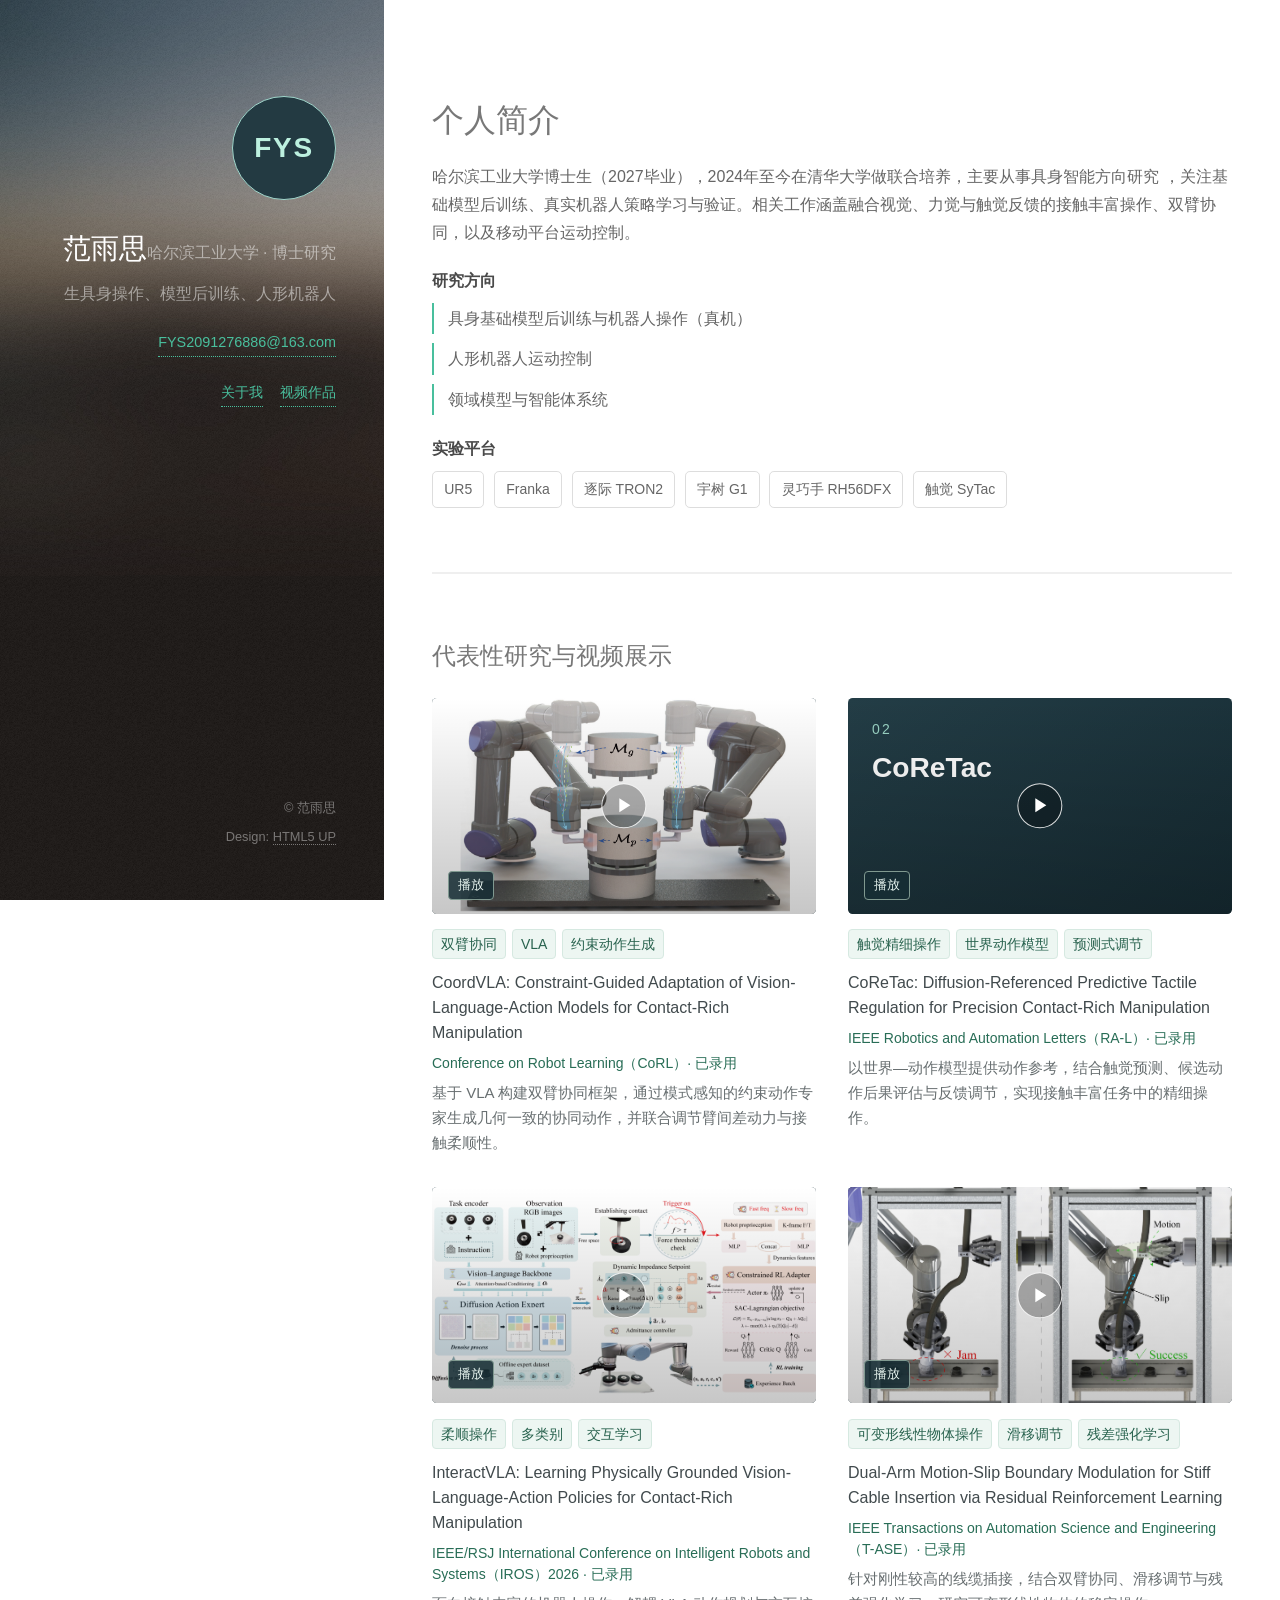
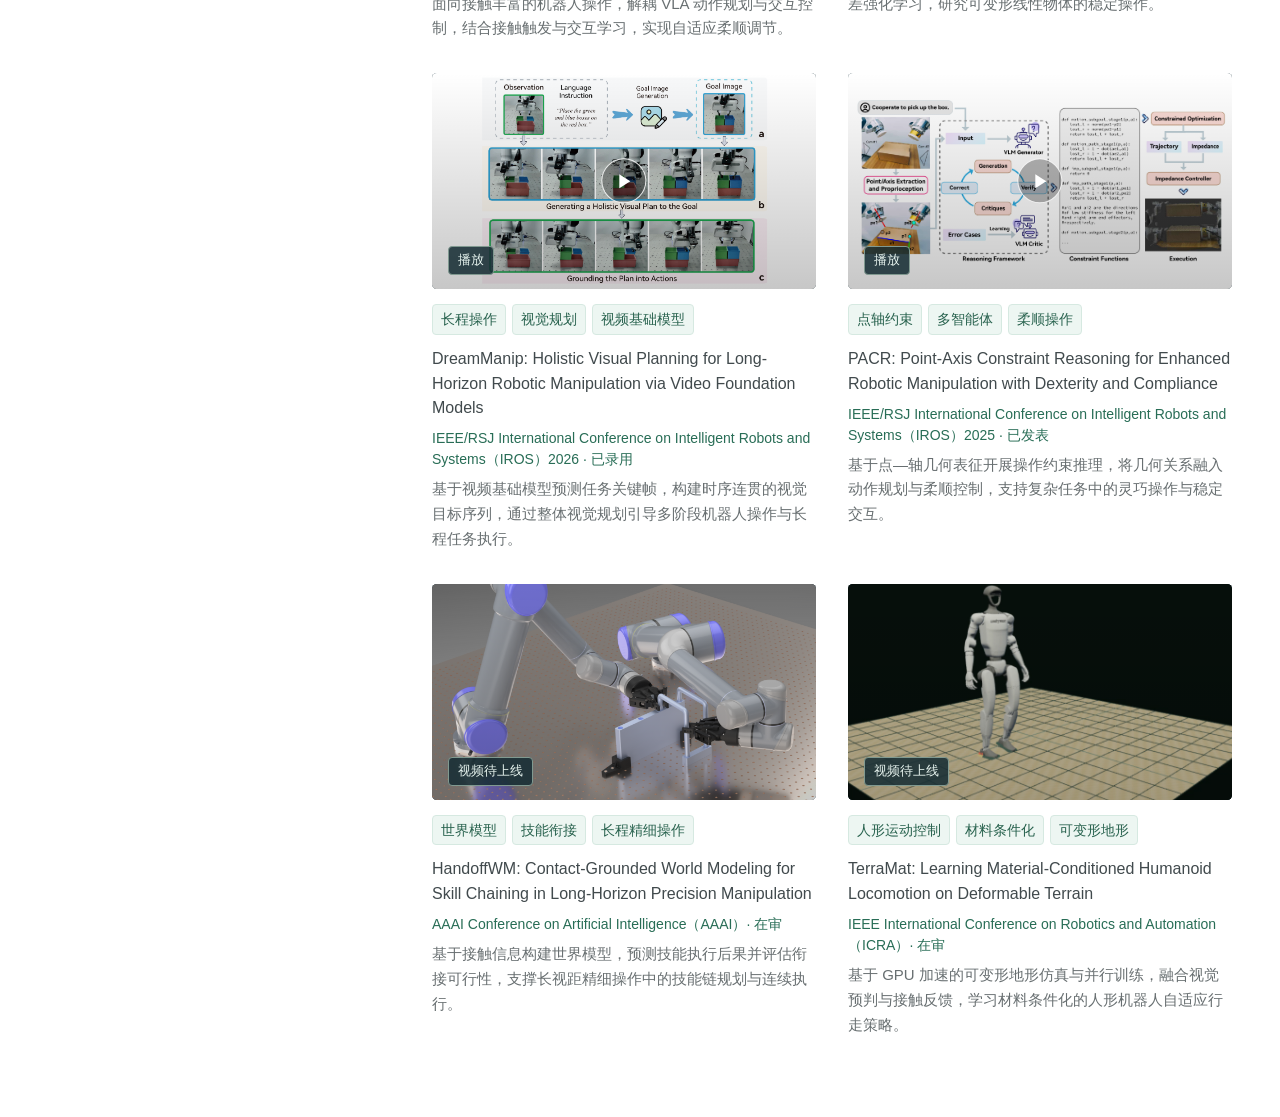
==== index.html @ 54a6ca62 "上传个人主页" ====
<!DOCTYPE HTML>
<!--
  Strata by HTML5 UP | html5up.net | @ajlkn
  Free for personal and commercial use under the CCA 3.0 license (html5up.net/license).
  日常更新请编辑 assets/js/site-config.js；完整文件夹可在 Windows 本地打开。
-->
<html lang="zh-CN">
  <head>
    <title>范雨思 · 研究与视频作品</title>
    <meta charset="utf-8" />
    <meta name="viewport" content="width=device-width, initial-scale=1" />
    <meta name="robots" content="noindex, nofollow" />
    <meta name="description" content="范雨思，哈尔滨工业大学博士研究生。机器人学习、物理交互与真机研究作品。" />
    <link rel="icon" type="image/svg+xml" href="images/favicon.svg" />
    <link rel="stylesheet" href="assets/css/main.css" />
    <link rel="stylesheet" href="assets/css/video-portfolio.css" />
  </head>
  <body class="is-preload">
    <a class="skip-link" href="#main">跳转到正文</a>
    <header id="header">
      <div class="inner">
        <span class="image avatar" id="avatar-wrap" hidden><img id="profile-avatar" alt="范雨思的头像" /></span>
        <span id="profile-monogram" class="profile-monogram" aria-hidden="true">FYS</span>
        <h1><strong id="profile-name">范雨思</strong><br /><span id="profile-affiliation">哈尔滨工业大学 · 博士研究生</span><br /><span id="profile-tagline">机器人学习与控制</span></h1>
        <a id="profile-email" class="profile-email" href="mailto:FYS2091276886@163.com">FYS2091276886@163.com</a>
        <nav class="profile-nav" aria-label="页面导航"><a href="#one">关于我</a><a href="#two">视频作品</a><a id="publication-nav" href="#three" hidden>其他论文</a></nav>
      </div>
    </header>
    <main id="main" tabindex="-1">
      <section id="one" aria-labelledby="intro-title">
        <header class="major"><h2 id="intro-title">个人简介</h2></header>
        <p id="profile-intro"></p>
        <div id="research-block" class="profile-section" hidden><h3>研究方向</h3><ul id="research-list" class="research-list"></ul></div>
        <div id="platform-block" class="profile-section" hidden><h3>实验平台</h3><ul id="platform-list" class="platform-list" aria-label="实验平台"></ul></div>
      </section>
      <section id="two" aria-labelledby="works-title">
        <h2 id="works-title">代表性研究与视频作品</h2>
        <p id="works-intro"></p>
        <p id="config-error" role="alert">作品配置未加载。请检查 assets/js/site-config.js 是否存在，以及编辑时是否保留了引号、逗号和括号。</p>
        <div id="work-grid" class="row"></div>
      </section>
      <section id="three" aria-labelledby="publication-title" hidden><h2 id="publication-title">其他论文</h2><ul id="publication-list" class="publication-list"></ul></section>
      <noscript><p>请启用浏览器 JavaScript，以显示研究内容与视频作品。</p></noscript>
    </main>
    <footer id="footer"><div class="inner"><ul class="copyright"><li>&copy; <span id="copyright-name">范雨思</span></li><li>Design: <a href="https://html5up.net" target="_blank" rel="noopener noreferrer">HTML5 UP</a></li></ul></div></footer>
    <dialog id="video-dialog" class="video-dialog" aria-labelledby="video-title">
      <div class="video-topbar"><h2 id="video-title">实验视频</h2><button type="button" id="video-close" aria-label="关闭视频">关闭 <span aria-hidden="true">×</span></button></div>
      <div class="video-stage">
        <video id="portfolio-video" controls playsinline preload="none" aria-label="作品视频">当前浏览器不支持视频播放。</video>
        <div id="video-empty" class="video-empty" hidden><strong>实验视频待添加</strong><p>论文与研究主题可在下方查看。</p></div>
      </div>
      <div class="video-info">
        <p id="video-paper" class="video-paper"></p><p id="video-meta" class="video-meta"></p><p id="video-description"></p>
        <p id="video-status" role="status" hidden></p>
        <div id="video-actions" class="video-actions"><button type="button" id="video-fullscreen">全屏播放</button><a id="video-direct" target="_blank" rel="noopener">直接打开视频 ↗</a></div>
      </div>
    </dialog>
    <script src="assets/js/jquery.min.js"></script>
    <script src="assets/js/browser.min.js"></script>
    <script src="assets/js/breakpoints.min.js"></script>
    <script src="assets/js/util.js"></script>
    <script src="assets/js/main.js"></script>
    <script src="assets/js/site-config.js"></script>
    <script src="assets/js/video-portfolio.js"></script>
  </body>
</html>
---- assets/css/main.css ----
@import url("fontawesome-all.min.css");
/* System fonts are used for local/offline preview. */

/*
	Strata by HTML5 UP
	html5up.net | @ajlkn
	Free for personal and commercial use under the CCA 3.0 license (html5up.net/license)
*/

html, body, div, span, applet, object,
iframe, h1, h2, h3, h4, h5, h6, p, blockquote,
pre, a, abbr, acronym, address, big, cite,
code, del, dfn, em, img, ins, kbd, q, s, samp,
small, strike, strong, sub, sup, tt, var, b,
u, i, center, dl, dt, dd, ol, ul, li, fieldset,
form, label, legend, table, caption, tbody,
tfoot, thead, tr, th, td, article, aside,
canvas, details, embed, figure, figcaption,
footer, header, hgroup, menu, nav, output, ruby,
section, summary, time, mark, audio, video {
	margin: 0;
	padding: 0;
	border: 0;
	font-size: 100%;
	font: inherit;
	vertical-align: baseline;}

article, aside, details, figcaption, figure,
footer, header, hgroup, menu, nav, section {
	display: block;}

body {
	line-height: 1;
}

ol, ul {
	list-style: none;
}

blockquote, q {
	quotes: none;
}

	blockquote:before, blockquote:after, q:before, q:after {
		content: '';
		content: none;
	}

table {
	border-collapse: collapse;
	border-spacing: 0;
}

body {
	-webkit-text-size-adjust: none;
}

mark {
	background-color: transparent;
	color: inherit;
}

input::-moz-focus-inner {
	border: 0;
	padding: 0;
}

input, select, textarea {
	-moz-appearance: none;
	-webkit-appearance: none;
	-ms-appearance: none;
	appearance: none;
}

/* Basic */

	html {
		box-sizing: border-box;
	}

	*, *:before, *:after {
		box-sizing: inherit;
	}

	body {
		background: #fff;
	}

		body.is-preload *, body.is-preload *:before, body.is-preload *:after {
			-moz-animation: none !important;
			-webkit-animation: none !important;
			-ms-animation: none !important;
			animation: none !important;
			-moz-transition: none !important;
			-webkit-transition: none !important;
			-ms-transition: none !important;
			transition: none !important;
		}

	body, input, select, textarea {
		color: #a2a2a2;
		font-family: "Source Sans Pro", Helvetica, sans-serif;
		font-size: 16pt;
		font-weight: 400;
		line-height: 1.75em;
	}

	a {
		-moz-transition: color 0.2s ease-in-out, border-color 0.2s ease-in-out;
		-webkit-transition: color 0.2s ease-in-out, border-color 0.2s ease-in-out;
		-ms-transition: color 0.2s ease-in-out, border-color 0.2s ease-in-out;
		transition: color 0.2s ease-in-out, border-color 0.2s ease-in-out;
		border-bottom: dotted 1px;
		color: #49bf9d;
		text-decoration: none;
	}

		a:hover {
			border-bottom-color: transparent;
			color: #49bf9d !important;
			text-decoration: none;
		}

	strong, b {
		color: #787878;
		font-weight: 400;
	}

	em, i {
		font-style: italic;
	}

	p {
		margin: 0 0 2em 0;
	}

	h1, h2, h3, h4, h5, h6 {
		color: #787878;
		font-weight: 400;
		line-height: 1em;
		margin: 0 0 1em 0;
	}

		h1 a, h2 a, h3 a, h4 a, h5 a, h6 a {
			color: inherit;
			text-decoration: none;
		}

	h1 {
		font-size: 2em;
		line-height: 1.5em;
	}

	h2 {
		font-size: 1.5em;
		line-height: 1.5em;
	}

	h3 {
		font-size: 1.25em;
		line-height: 1.5em;
	}

	h4 {
		font-size: 1.1em;
		line-height: 1.5em;
	}

	h5 {
		font-size: 0.9em;
		line-height: 1.5em;
	}

	h6 {
		font-size: 0.7em;
		line-height: 1.5em;
	}

	sub {
		font-size: 0.8em;
		position: relative;
		top: 0.5em;
	}

	sup {
		font-size: 0.8em;
		position: relative;
		top: -0.5em;
	}

	hr {
		border: 0;
		border-bottom: solid 2px #efefef;
		margin: 2em 0;
	}

		hr.major {
			margin: 3em 0;
		}

	blockquote {
		border-left: solid 6px #efefef;
		font-style: italic;
		margin: 0 0 2em 0;
		padding: 0.5em 0 0.5em 1.5em;
	}

	code {
		background: #f7f7f7;
		border-radius: 0.35em;
		border: solid 2px #efefef;
		font-family: "Courier New", monospace;
		font-size: 0.9em;
		margin: 0 0.25em;
		padding: 0.25em 0.65em;
	}

	pre {
		-webkit-overflow-scrolling: touch;
		font-family: "Courier New", monospace;
		font-size: 0.9em;
		margin: 0 0 2em 0;
	}

		pre code {
			display: block;
			line-height: 1.75em;
			padding: 1em 1.5em;
			overflow-x: auto;
		}

	.align-left {
		text-align: left;
	}

	.align-center {
		text-align: center;
	}

	.align-right {
		text-align: right;
	}

/* Container */

	.container {
		margin: 0 auto;
		max-width: calc(100% - 4em);
		width: 100%;
	}

		.container.xsmall {
			width: 25%;
		}

		.container.small {
			width: 50%;
		}

		.container.medium {
			width: 75%;
		}

		.container.large {
			width: 125%;
		}

		.container.xlarge {
			width: 150%;
		}

		.container.max {
			width: 100%;
		}

		@media screen and (max-width: 980px) {

			.container {
				width: 100% !important;
				max-width: 100% !important;
			}

		}

		@media screen and (max-width: 480px) {

			.container {
				max-width: calc(100% - 3em);
			}

		}

/* Row */

	.row {
		display: flex;
		flex-wrap: wrap;
		box-sizing: border-box;
		align-items: stretch;
	}

		.row > * {
			box-sizing: border-box;
		}

		.row.gtr-uniform > * > :last-child {
			margin-bottom: 0;
		}

		.row.aln-left {
			justify-content: flex-start;
		}

		.row.aln-center {
			justify-content: center;
		}

		.row.aln-right {
			justify-content: flex-end;
		}

		.row.aln-top {
			align-items: flex-start;
		}

		.row.aln-middle {
			align-items: center;
		}

		.row.aln-bottom {
			align-items: flex-end;
		}

		.row > .imp {
			order: -1;
		}

		.row > .col-1 {
			width: 8.33333%;
		}

		.row > .off-1 {
			margin-left: 8.33333%;
		}

		.row > .col-2 {
			width: 16.66667%;
		}

		.row > .off-2 {
			margin-left: 16.66667%;
		}

		.row > .col-3 {
			width: 25%;
		}

		.row > .off-3 {
			margin-left: 25%;
		}

		.row > .col-4 {
			width: 33.33333%;
		}

		.row > .off-4 {
			margin-left: 33.33333%;
		}

		.row > .col-5 {
			width: 41.66667%;
		}

		.row > .off-5 {
			margin-left: 41.66667%;
		}

		.row > .col-6 {
			width: 50%;
		}

		.row > .off-6 {
			margin-left: 50%;
		}

		.row > .col-7 {
			width: 58.33333%;
		}

		.row > .off-7 {
			margin-left: 58.33333%;
		}

		.row > .col-8 {
			width: 66.66667%;
		}

		.row > .off-8 {
			margin-left: 66.66667%;
		}

		.row > .col-9 {
			width: 75%;
		}

		.row > .off-9 {
			margin-left: 75%;
		}

		.row > .col-10 {
			width: 83.33333%;
		}

		.row > .off-10 {
			margin-left: 83.33333%;
		}

		.row > .col-11 {
			width: 91.66667%;
		}

		.row > .off-11 {
			margin-left: 91.66667%;
		}

		.row > .col-12 {
			width: 100%;
		}

		.row > .off-12 {
			margin-left: 100%;
		}

		.row.gtr-0 {
			margin-top: 0;
			margin-left: 0em;
		}

			.row.gtr-0 > * {
				padding: 0 0 0 0em;
			}

			.row.gtr-0.gtr-uniform {
				margin-top: 0em;
			}

				.row.gtr-0.gtr-uniform > * {
					padding-top: 0em;
				}

		.row.gtr-25 {
			margin-top: 0;
			margin-left: -0.625em;
		}

			.row.gtr-25 > * {
				padding: 0 0 0 0.625em;
			}

			.row.gtr-25.gtr-uniform {
				margin-top: -0.625em;
			}

				.row.gtr-25.gtr-uniform > * {
					padding-top: 0.625em;
				}

		.row.gtr-50 {
			margin-top: 0;
			margin-left: -1.25em;
		}

			.row.gtr-50 > * {
				padding: 0 0 0 1.25em;
			}

			.row.gtr-50.gtr-uniform {
				margin-top: -1.25em;
			}

				.row.gtr-50.gtr-uniform > * {
					padding-top: 1.25em;
				}

		.row {
			margin-top: 0;
			margin-left: -2.5em;
		}

			.row > * {
				padding: 0 0 0 2.5em;
			}

			.row.gtr-uniform {
				margin-top: -2.5em;
			}

				.row.gtr-uniform > * {
					padding-top: 2.5em;
				}

		.row.gtr-150 {
			margin-top: 0;
			margin-left: -3.75em;
		}

			.row.gtr-150 > * {
				padding: 0 0 0 3.75em;
			}

			.row.gtr-150.gtr-uniform {
				margin-top: -3.75em;
			}

				.row.gtr-150.gtr-uniform > * {
					padding-top: 3.75em;
				}

		.row.gtr-200 {
			margin-top: 0;
			margin-left: -5em;
		}

			.row.gtr-200 > * {
				padding: 0 0 0 5em;
			}

			.row.gtr-200.gtr-uniform {
				margin-top: -5em;
			}

				.row.gtr-200.gtr-uniform > * {
					padding-top: 5em;
				}

		@media screen and (max-width: 1800px) {

			.row {
				display: flex;
				flex-wrap: wrap;
				box-sizing: border-box;
				align-items: stretch;
			}

				.row > * {
					box-sizing: border-box;
				}

				.row.gtr-uniform > * > :last-child {
					margin-bottom: 0;
				}

				.row.aln-left {
					justify-content: flex-start;
				}

				.row.aln-center {
					justify-content: center;
				}

				.row.aln-right {
					justify-content: flex-end;
				}

				.row.aln-top {
					align-items: flex-start;
				}

				.row.aln-middle {
					align-items: center;
				}

				.row.aln-bottom {
					align-items: flex-end;
				}

				.row > .imp-xlarge {
					order: -1;
				}

				.row > .col-1-xlarge {
					width: 8.33333%;
				}

				.row > .off-1-xlarge {
					margin-left: 8.33333%;
				}

				.row > .col-2-xlarge {
					width: 16.66667%;
				}

				.row > .off-2-xlarge {
					margin-left: 16.66667%;
				}

				.row > .col-3-xlarge {
					width: 25%;
				}

				.row > .off-3-xlarge {
					margin-left: 25%;
				}

				.row > .col-4-xlarge {
					width: 33.33333%;
				}

				.row > .off-4-xlarge {
					margin-left: 33.33333%;
				}

				.row > .col-5-xlarge {
					width: 41.66667%;
				}

				.row > .off-5-xlarge {
					margin-left: 41.66667%;
				}

				.row > .col-6-xlarge {
					width: 50%;
				}

				.row > .off-6-xlarge {
					margin-left: 50%;
				}

				.row > .col-7-xlarge {
					width: 58.33333%;
				}

				.row > .off-7-xlarge {
					margin-left: 58.33333%;
				}

				.row > .col-8-xlarge {
					width: 66.66667%;
				}

				.row > .off-8-xlarge {
					margin-left: 66.66667%;
				}

				.row > .col-9-xlarge {
					width: 75%;
				}

				.row > .off-9-xlarge {
					margin-left: 75%;
				}

				.row > .col-10-xlarge {
					width: 83.33333%;
				}

				.row > .off-10-xlarge {
					margin-left: 83.33333%;
				}

				.row > .col-11-xlarge {
					width: 91.66667%;
				}

				.row > .off-11-xlarge {
					margin-left: 91.66667%;
				}

				.row > .col-12-xlarge {
					width: 100%;
				}

				.row > .off-12-xlarge {
					margin-left: 100%;
				}

				.row.gtr-0 {
					margin-top: 0;
					margin-left: 0em;
				}

					.row.gtr-0 > * {
						padding: 0 0 0 0em;
					}

					.row.gtr-0.gtr-uniform {
						margin-top: 0em;
					}

						.row.gtr-0.gtr-uniform > * {
							padding-top: 0em;
						}

				.row.gtr-25 {
					margin-top: 0;
					margin-left: -0.625em;
				}

					.row.gtr-25 > * {
						padding: 0 0 0 0.625em;
					}

					.row.gtr-25.gtr-uniform {
						margin-top: -0.625em;
					}

						.row.gtr-25.gtr-uniform > * {
							padding-top: 0.625em;
						}

				.row.gtr-50 {
					margin-top: 0;
					margin-left: -1.25em;
				}

					.row.gtr-50 > * {
						padding: 0 0 0 1.25em;
					}

					.row.gtr-50.gtr-uniform {
						margin-top: -1.25em;
					}

						.row.gtr-50.gtr-uniform > * {
							padding-top: 1.25em;
						}

				.row {
					margin-top: 0;
					margin-left: -2.5em;
				}

					.row > * {
						padding: 0 0 0 2.5em;
					}

					.row.gtr-uniform {
						margin-top: -2.5em;
					}

						.row.gtr-uniform > * {
							padding-top: 2.5em;
						}

				.row.gtr-150 {
					margin-top: 0;
					margin-left: -3.75em;
				}

					.row.gtr-150 > * {
						padding: 0 0 0 3.75em;
					}

					.row.gtr-150.gtr-uniform {
						margin-top: -3.75em;
					}

						.row.gtr-150.gtr-uniform > * {
							padding-top: 3.75em;
						}

				.row.gtr-200 {
					margin-top: 0;
					margin-left: -5em;
				}

					.row.gtr-200 > * {
						padding: 0 0 0 5em;
					}

					.row.gtr-200.gtr-uniform {
						margin-top: -5em;
					}

						.row.gtr-200.gtr-uniform > * {
							padding-top: 5em;
						}

		}

		@media screen and (max-width: 1280px) {

			.row {
				display: flex;
				flex-wrap: wrap;
				box-sizing: border-box;
				align-items: stretch;
			}

				.row > * {
					box-sizing: border-box;
				}

				.row.gtr-uniform > * > :last-child {
					margin-bottom: 0;
				}

				.row.aln-left {
					justify-content: flex-start;
				}

				.row.aln-center {
					justify-content: center;
				}

				.row.aln-right {
					justify-content: flex-end;
				}

				.row.aln-top {
					align-items: flex-start;
				}

				.row.aln-middle {
					align-items: center;
				}

				.row.aln-bottom {
					align-items: flex-end;
				}

				.row > .imp-large {
					order: -1;
				}

				.row > .col-1-large {
					width: 8.33333%;
				}

				.row > .off-1-large {
					margin-left: 8.33333%;
				}

				.row > .col-2-large {
					width: 16.66667%;
				}

				.row > .off-2-large {
					margin-left: 16.66667%;
				}

				.row > .col-3-large {
					width: 25%;
				}

				.row > .off-3-large {
					margin-left: 25%;
				}

				.row > .col-4-large {
					width: 33.33333%;
				}

				.row > .off-4-large {
					margin-left: 33.33333%;
				}

				.row > .col-5-large {
					width: 41.66667%;
				}

				.row > .off-5-large {
					margin-left: 41.66667%;
				}

				.row > .col-6-large {
					width: 50%;
				}

				.row > .off-6-large {
					margin-left: 50%;
				}

				.row > .col-7-large {
					width: 58.33333%;
				}

				.row > .off-7-large {
					margin-left: 58.33333%;
				}

				.row > .col-8-large {
					width: 66.66667%;
				}

				.row > .off-8-large {
					margin-left: 66.66667%;
				}

				.row > .col-9-large {
					width: 75%;
				}

				.row > .off-9-large {
					margin-left: 75%;
				}

				.row > .col-10-large {
					width: 83.33333%;
				}

				.row > .off-10-large {
					margin-left: 83.33333%;
				}

				.row > .col-11-large {
					width: 91.66667%;
				}

				.row > .off-11-large {
					margin-left: 91.66667%;
				}

				.row > .col-12-large {
					width: 100%;
				}

				.row > .off-12-large {
					margin-left: 100%;
				}

				.row.gtr-0 {
					margin-top: 0;
					margin-left: 0em;
				}

					.row.gtr-0 > * {
						padding: 0 0 0 0em;
					}

					.row.gtr-0.gtr-uniform {
						margin-top: 0em;
					}

						.row.gtr-0.gtr-uniform > * {
							padding-top: 0em;
						}

				.row.gtr-25 {
					margin-top: 0;
					margin-left: -0.5em;
				}

					.row.gtr-25 > * {
						padding: 0 0 0 0.5em;
					}

					.row.gtr-25.gtr-uniform {
						margin-top: -0.5em;
					}

						.row.gtr-25.gtr-uniform > * {
							padding-top: 0.5em;
						}

				.row.gtr-50 {
					margin-top: 0;
					margin-left: -1em;
				}

					.row.gtr-50 > * {
						padding: 0 0 0 1em;
					}

					.row.gtr-50.gtr-uniform {
						margin-top: -1em;
					}

						.row.gtr-50.gtr-uniform > * {
							padding-top: 1em;
						}

				.row {
					margin-top: 0;
					margin-left: -2em;
				}

					.row > * {
						padding: 0 0 0 2em;
					}

					.row.gtr-uniform {
						margin-top: -2em;
					}

						.row.gtr-uniform > * {
							padding-top: 2em;
						}

				.row.gtr-150 {
					margin-top: 0;
					margin-left: -3em;
				}

					.row.gtr-150 > * {
						padding: 0 0 0 3em;
					}

					.row.gtr-150.gtr-uniform {
						margin-top: -3em;
					}

						.row.gtr-150.gtr-uniform > * {
							padding-top: 3em;
						}

				.row.gtr-200 {
					margin-top: 0;
					margin-left: -4em;
				}

					.row.gtr-200 > * {
						padding: 0 0 0 4em;
					}

					.row.gtr-200.gtr-uniform {
						margin-top: -4em;
					}

						.row.gtr-200.gtr-uniform > * {
							padding-top: 4em;
						}

		}

		@media screen and (max-width: 980px) {

			.row {
				display: flex;
				flex-wrap: wrap;
				box-sizing: border-box;
				align-items: stretch;
			}

				.row > * {
					box-sizing: border-box;
				}

				.row.gtr-uniform > * > :last-child {
					margin-bottom: 0;
				}

				.row.aln-left {
					justify-content: flex-start;
				}

				.row.aln-center {
					justify-content: center;
				}

				.row.aln-right {
					justify-content: flex-end;
				}

				.row.aln-top {
					align-items: flex-start;
				}

				.row.aln-middle {
					align-items: center;
				}

				.row.aln-bottom {
					align-items: flex-end;
				}

				.row > .imp-medium {
					order: -1;
				}

				.row > .col-1-medium {
					width: 8.33333%;
				}

				.row > .off-1-medium {
					margin-left: 8.33333%;
				}

				.row > .col-2-medium {
					width: 16.66667%;
				}

				.row > .off-2-medium {
					margin-left: 16.66667%;
				}

				.row > .col-3-medium {
					width: 25%;
				}

				.row > .off-3-medium {
					margin-left: 25%;
				}

				.row > .col-4-medium {
					width: 33.33333%;
				}

				.row > .off-4-medium {
					margin-left: 33.33333%;
				}

				.row > .col-5-medium {
					width: 41.66667%;
				}

				.row > .off-5-medium {
					margin-left: 41.66667%;
				}

				.row > .col-6-medium {
					width: 50%;
				}

				.row > .off-6-medium {
					margin-left: 50%;
				}

				.row > .col-7-medium {
					width: 58.33333%;
				}

				.row > .off-7-medium {
					margin-left: 58.33333%;
				}

				.row > .col-8-medium {
					width: 66.66667%;
				}

				.row > .off-8-medium {
					margin-left: 66.66667%;
				}

				.row > .col-9-medium {
					width: 75%;
				}

				.row > .off-9-medium {
					margin-left: 75%;
				}

				.row > .col-10-medium {
					width: 83.33333%;
				}

				.row > .off-10-medium {
					margin-left: 83.33333%;
				}

				.row > .col-11-medium {
					width: 91.66667%;
				}

				.row > .off-11-medium {
					margin-left: 91.66667%;
				}

				.row > .col-12-medium {
					width: 100%;
				}

				.row > .off-12-medium {
					margin-left: 100%;
				}

				.row.gtr-0 {
					margin-top: 0;
					margin-left: 0em;
				}

					.row.gtr-0 > * {
						padding: 0 0 0 0em;
					}

					.row.gtr-0.gtr-uniform {
						margin-top: 0em;
					}

						.row.gtr-0.gtr-uniform > * {
							padding-top: 0em;
						}

				.row.gtr-25 {
					margin-top: 0;
					margin-left: -0.5em;
				}

					.row.gtr-25 > * {
						padding: 0 0 0 0.5em;
					}

					.row.gtr-25.gtr-uniform {
						margin-top: -0.5em;
					}

						.row.gtr-25.gtr-uniform > * {
							padding-top: 0.5em;
						}

				.row.gtr-50 {
					margin-top: 0;
					margin-left: -1em;
				}

					.row.gtr-50 > * {
						padding: 0 0 0 1em;
					}

					.row.gtr-50.gtr-uniform {
						margin-top: -1em;
					}

						.row.gtr-50.gtr-uniform > * {
							padding-top: 1em;
						}

				.row {
					margin-top: 0;
					margin-left: -2em;
				}

					.row > * {
						padding: 0 0 0 2em;
					}

					.row.gtr-uniform {
						margin-top: -2em;
					}

						.row.gtr-uniform > * {
							padding-top: 2em;
						}

				.row.gtr-150 {
					margin-top: 0;
					margin-left: -3em;
				}

					.row.gtr-150 > * {
						padding: 0 0 0 3em;
					}

					.row.gtr-150.gtr-uniform {
						margin-top: -3em;
					}

						.row.gtr-150.gtr-uniform > * {
							padding-top: 3em;
						}

				.row.gtr-200 {
					margin-top: 0;
					margin-left: -4em;
				}

					.row.gtr-200 > * {
						padding: 0 0 0 4em;
					}

					.row.gtr-200.gtr-uniform {
						margin-top: -4em;
					}

						.row.gtr-200.gtr-uniform > * {
							padding-top: 4em;
						}

		}

		@media screen and (max-width: 736px) {

			.row {
				display: flex;
				flex-wrap: wrap;
				box-sizing: border-box;
				align-items: stretch;
			}

				.row > * {
					box-sizing: border-box;
				}

				.row.gtr-uniform > * > :last-child {
					margin-bottom: 0;
				}

				.row.aln-left {
					justify-content: flex-start;
				}

				.row.aln-center {
					justify-content: center;
				}

				.row.aln-right {
					justify-content: flex-end;
				}

				.row.aln-top {
					align-items: flex-start;
				}

				.row.aln-middle {
					align-items: center;
				}

				.row.aln-bottom {
					align-items: flex-end;
				}

				.row > .imp-small {
					order: -1;
				}

				.row > .col-1-small {
					width: 8.33333%;
				}

				.row > .off-1-small {
					margin-left: 8.33333%;
				}

				.row > .col-2-small {
					width: 16.66667%;
				}

				.row > .off-2-small {
					margin-left: 16.66667%;
				}

				.row > .col-3-small {
					width: 25%;
				}

				.row > .off-3-small {
					margin-left: 25%;
				}

				.row > .col-4-small {
					width: 33.33333%;
				}

				.row > .off-4-small {
					margin-left: 33.33333%;
				}

				.row > .col-5-small {
					width: 41.66667%;
				}

				.row > .off-5-small {
					margin-left: 41.66667%;
				}

				.row > .col-6-small {
					width: 50%;
				}

				.row > .off-6-small {
					margin-left: 50%;
				}

				.row > .col-7-small {
					width: 58.33333%;
				}

				.row > .off-7-small {
					margin-left: 58.33333%;
				}

				.row > .col-8-small {
					width: 66.66667%;
				}

				.row > .off-8-small {
					margin-left: 66.66667%;
				}

				.row > .col-9-small {
					width: 75%;
				}

				.row > .off-9-small {
					margin-left: 75%;
				}

				.row > .col-10-small {
					width: 83.33333%;
				}

				.row > .off-10-small {
					margin-left: 83.33333%;
				}

				.row > .col-11-small {
					width: 91.66667%;
				}

				.row > .off-11-small {
					margin-left: 91.66667%;
				}

				.row > .col-12-small {
					width: 100%;
				}

				.row > .off-12-small {
					margin-left: 100%;
				}

				.row.gtr-0 {
					margin-top: 0;
					margin-left: 0em;
				}

					.row.gtr-0 > * {
						padding: 0 0 0 0em;
					}

					.row.gtr-0.gtr-uniform {
						margin-top: 0em;
					}

						.row.gtr-0.gtr-uniform > * {
							padding-top: 0em;
						}

				.row.gtr-25 {
					margin-top: 0;
					margin-left: -0.375em;
				}

					.row.gtr-25 > * {
						padding: 0 0 0 0.375em;
					}

					.row.gtr-25.gtr-uniform {
						margin-top: -0.375em;
					}

						.row.gtr-25.gtr-uniform > * {
							padding-top: 0.375em;
						}

				.row.gtr-50 {
					margin-top: 0;
					margin-left: -0.75em;
				}

					.row.gtr-50 > * {
						padding: 0 0 0 0.75em;
					}

					.row.gtr-50.gtr-uniform {
						margin-top: -0.75em;
					}

						.row.gtr-50.gtr-uniform > * {
							padding-top: 0.75em;
						}

				.row {
					margin-top: 0;
					margin-left: -1.5em;
				}

					.row > * {
						padding: 0 0 0 1.5em;
					}

					.row.gtr-uniform {
						margin-top: -1.5em;
					}

						.row.gtr-uniform > * {
							padding-top: 1.5em;
						}

				.row.gtr-150 {
					margin-top: 0;
					margin-left: -2.25em;
				}

					.row.gtr-150 > * {
						padding: 0 0 0 2.25em;
					}

					.row.gtr-150.gtr-uniform {
						margin-top: -2.25em;
					}

						.row.gtr-150.gtr-uniform > * {
							padding-top: 2.25em;
						}

				.row.gtr-200 {
					margin-top: 0;
					margin-left: -3em;
				}

					.row.gtr-200 > * {
						padding: 0 0 0 3em;
					}

					.row.gtr-200.gtr-uniform {
						margin-top: -3em;
					}

						.row.gtr-200.gtr-uniform > * {
							padding-top: 3em;
						}

		}

		@media screen and (max-width: 480px) {

			.row {
				display: flex;
				flex-wrap: wrap;
				box-sizing: border-box;
				align-items: stretch;
			}

				.row > * {
					box-sizing: border-box;
				}

				.row.gtr-uniform > * > :last-child {
					margin-bottom: 0;
				}

				.row.aln-left {
					justify-content: flex-start;
				}

				.row.aln-center {
					justify-content: center;
				}

				.row.aln-right {
					justify-content: flex-end;
				}

				.row.aln-top {
					align-items: flex-start;
				}

				.row.aln-middle {
					align-items: center;
				}

				.row.aln-bottom {
					align-items: flex-end;
				}

				.row > .imp-xsmall {
					order: -1;
				}

				.row > .col-1-xsmall {
					width: 8.33333%;
				}

				.row > .off-1-xsmall {
					margin-left: 8.33333%;
				}

				.row > .col-2-xsmall {
					width: 16.66667%;
				}

				.row > .off-2-xsmall {
					margin-left: 16.66667%;
				}

				.row > .col-3-xsmall {
					width: 25%;
				}

				.row > .off-3-xsmall {
					margin-left: 25%;
				}

				.row > .col-4-xsmall {
					width: 33.33333%;
				}

				.row > .off-4-xsmall {
					margin-left: 33.33333%;
				}

				.row > .col-5-xsmall {
					width: 41.66667%;
				}

				.row > .off-5-xsmall {
					margin-left: 41.66667%;
				}

				.row > .col-6-xsmall {
					width: 50%;
				}

				.row > .off-6-xsmall {
					margin-left: 50%;
				}

				.row > .col-7-xsmall {
					width: 58.33333%;
				}

				.row > .off-7-xsmall {
					margin-left: 58.33333%;
				}

				.row > .col-8-xsmall {
					width: 66.66667%;
				}

				.row > .off-8-xsmall {
					margin-left: 66.66667%;
				}

				.row > .col-9-xsmall {
					width: 75%;
				}

				.row > .off-9-xsmall {
					margin-left: 75%;
				}

				.row > .col-10-xsmall {
					width: 83.33333%;
				}

				.row > .off-10-xsmall {
					margin-left: 83.33333%;
				}

				.row > .col-11-xsmall {
					width: 91.66667%;
				}

				.row > .off-11-xsmall {
					margin-left: 91.66667%;
				}

				.row > .col-12-xsmall {
					width: 100%;
				}

				.row > .off-12-xsmall {
					margin-left: 100%;
				}

				.row.gtr-0 {
					margin-top: 0;
					margin-left: 0em;
				}

					.row.gtr-0 > * {
						padding: 0 0 0 0em;
					}

					.row.gtr-0.gtr-uniform {
						margin-top: 0em;
					}

						.row.gtr-0.gtr-uniform > * {
							padding-top: 0em;
						}

				.row.gtr-25 {
					margin-top: 0;
					margin-left: -0.375em;
				}

					.row.gtr-25 > * {
						padding: 0 0 0 0.375em;
					}

					.row.gtr-25.gtr-uniform {
						margin-top: -0.375em;
					}

						.row.gtr-25.gtr-uniform > * {
							padding-top: 0.375em;
						}

				.row.gtr-50 {
					margin-top: 0;
					margin-left: -0.75em;
				}

					.row.gtr-50 > * {
						padding: 0 0 0 0.75em;
					}

					.row.gtr-50.gtr-uniform {
						margin-top: -0.75em;
					}

						.row.gtr-50.gtr-uniform > * {
							padding-top: 0.75em;
						}

				.row {
					margin-top: 0;
					margin-left: -1.5em;
				}

					.row > * {
						padding: 0 0 0 1.5em;
					}

					.row.gtr-uniform {
						margin-top: -1.5em;
					}

						.row.gtr-uniform > * {
							padding-top: 1.5em;
						}

				.row.gtr-150 {
					margin-top: 0;
					margin-left: -2.25em;
				}

					.row.gtr-150 > * {
						padding: 0 0 0 2.25em;
					}

					.row.gtr-150.gtr-uniform {
						margin-top: -2.25em;
					}

						.row.gtr-150.gtr-uniform > * {
							padding-top: 2.25em;
						}

				.row.gtr-200 {
					margin-top: 0;
					margin-left: -3em;
				}

					.row.gtr-200 > * {
						padding: 0 0 0 3em;
					}

					.row.gtr-200.gtr-uniform {
						margin-top: -3em;
					}

						.row.gtr-200.gtr-uniform > * {
							padding-top: 3em;
						}

		}

/* Section/Article */

	section.special, article.special {
		text-align: center;
	}

	header p {
		color: #b2b2b2;
		position: relative;
		margin: 0 0 1.5em 0;
	}

	header h2 + p {
		font-size: 1.25em;
		margin-top: -1em;
		line-height: 1.5em;
	}

	header h3 + p {
		font-size: 1.1em;
		margin-top: -0.8em;
		line-height: 1.5em;
	}

	header h4 + p,
	header h5 + p,
	header h6 + p {
		font-size: 0.9em;
		margin-top: -0.6em;
		line-height: 1.5em;
	}

	header.major h2 {
		font-size: 2em;
	}

/* Form */

	form {
		margin: 0 0 2em 0;
	}

	label {
		color: #787878;
		display: block;
		font-size: 0.9em;
		font-weight: 400;
		margin: 0 0 1em 0;
	}

	input[type="text"],
	input[type="password"],
	input[type="email"],
	select,
	textarea {
		-moz-appearance: none;
		-webkit-appearance: none;
		-ms-appearance: none;
		appearance: none;
		background: #f7f7f7;
		border-radius: 0.35em;
		border: solid 2px transparent;
		color: inherit;
		display: block;
		outline: 0;
		padding: 0 0.75em;
		text-decoration: none;
		width: 100%;
	}

		input[type="text"]:invalid,
		input[type="password"]:invalid,
		input[type="email"]:invalid,
		select:invalid,
		textarea:invalid {
			box-shadow: none;
		}

		input[type="text"]:focus,
		input[type="password"]:focus,
		input[type="email"]:focus,
		select:focus,
		textarea:focus {
			border-color: #49bf9d;
		}

	select {
		background-image: url("data:image/svg+xml;charset=utf8,%3Csvg xmlns='http://www.w3.org/2000/svg' width='40' height='40' preserveAspectRatio='none' viewBox='0 0 40 40'%3E%3Cpath d='M9.4,12.3l10.4,10.4l10.4-10.4c0.2-0.2,0.5-0.4,0.9-0.4c0.3,0,0.6,0.1,0.9,0.4l3.3,3.3c0.2,0.2,0.4,0.5,0.4,0.9 c0,0.4-0.1,0.6-0.4,0.9L20.7,31.9c-0.2,0.2-0.5,0.4-0.9,0.4c-0.3,0-0.6-0.1-0.9-0.4L4.3,17.3c-0.2-0.2-0.4-0.5-0.4-0.9 c0-0.4,0.1-0.6,0.4-0.9l3.3-3.3c0.2-0.2,0.5-0.4,0.9-0.4S9.1,12.1,9.4,12.3z' fill='%23dfdfdf' /%3E%3C/svg%3E");
		background-size: 1.25rem;
		background-repeat: no-repeat;
		background-position: calc(100% - 1rem) center;
		height: 2.75em;
		padding-right: 2.75em;
		text-overflow: ellipsis;
	}

		select option {
			color: #787878;
			background: #fff;
		}

		select:focus::-ms-value {
			background-color: transparent;
		}

		select::-ms-expand {
			display: none;
		}

	input[type="text"],
	input[type="password"],
	input[type="email"],
	select {
		height: 2.75em;
	}

	textarea {
		padding: 0.75em;
	}

	input[type="checkbox"],
	input[type="radio"] {
		-moz-appearance: none;
		-webkit-appearance: none;
		-ms-appearance: none;
		appearance: none;
		display: block;
		float: left;
		margin-right: -2em;
		opacity: 0;
		width: 1em;
		z-index: -1;
	}

		input[type="checkbox"] + label,
		input[type="radio"] + label {
			text-decoration: none;
			color: #a2a2a2;
			cursor: pointer;
			display: inline-block;
			font-size: 1em;
			font-weight: 400;
			padding-left: 2.4em;
			padding-right: 0.75em;
			position: relative;
		}

			input[type="checkbox"] + label:before,
			input[type="radio"] + label:before {
				-moz-osx-font-smoothing: grayscale;
				-webkit-font-smoothing: antialiased;
				display: inline-block;
				font-style: normal;
				font-variant: normal;
				text-rendering: auto;
				line-height: 1;
				text-transform: none !important;
				font-family: 'Font Awesome 5 Free';
				font-weight: 900;
			}

			input[type="checkbox"] + label:before,
			input[type="radio"] + label:before {
				background: #f7f7f7;
				border-radius: 0.35em;
				border: solid 2px transparent;
				content: '';
				display: inline-block;
				font-size: 0.8em;
				height: 2.0625em;
				left: 0;
				line-height: 1.85625em;
				position: absolute;
				text-align: center;
				top: 0;
				width: 2.0625em;
			}

		input[type="checkbox"]:checked + label:before,
		input[type="radio"]:checked + label:before {
			background: #787878;
			border-color: #787878;
			color: #fff;
			content: '\f00c';
		}

		input[type="checkbox"]:focus + label:before,
		input[type="radio"]:focus + label:before {
			border-color: #49bf9d;
		}

	input[type="checkbox"] + label:before {
		border-radius: 0.35em;
	}

	input[type="radio"] + label:before {
		border-radius: 100%;
	}

	::-webkit-input-placeholder {
		color: #b2b2b2 !important;
		opacity: 1.0;
	}

	:-moz-placeholder {
		color: #b2b2b2 !important;
		opacity: 1.0;
	}

	::-moz-placeholder {
		color: #b2b2b2 !important;
		opacity: 1.0;
	}

	:-ms-input-placeholder {
		color: #b2b2b2 !important;
		opacity: 1.0;
	}

/* Box */

	.box {
		border-radius: 0.35em;
		border: solid 2px #efefef;
		margin-bottom: 2em;
		padding: 1.5em;
	}

		.box > :last-child,
		.box > :last-child > :last-child,
		.box > :last-child > :last-child > :last-child {
			margin-bottom: 0;
		}

		.box.alt {
			border: 0;
			border-radius: 0;
			padding: 0;
		}

/* Icon */

	.icon {
		text-decoration: none;
		border-bottom: none;
		position: relative;
	}

		.icon:before {
			-moz-osx-font-smoothing: grayscale;
			-webkit-font-smoothing: antialiased;
			display: inline-block;
			font-style: normal;
			font-variant: normal;
			text-rendering: auto;
			line-height: 1;
			text-transform: none !important;
			font-family: 'Font Awesome 5 Free';
			font-weight: 400;
		}

		.icon > .label {
			display: none;
		}

		.icon:before {
			line-height: inherit;
		}

		.icon.solid:before {
			font-weight: 900;
		}

		.icon.brands:before {
			font-family: 'Font Awesome 5 Brands';
		}

/* Image */

	.image {
		border-radius: 0.35em;
		border: 0;
		display: inline-block;
		position: relative;
	}

		.image:before {
			-moz-transition: opacity 0.2s ease-in-out;
			-webkit-transition: opacity 0.2s ease-in-out;
			-ms-transition: opacity 0.2s ease-in-out;
			transition: opacity 0.2s ease-in-out;
			background: url("images/overlay.png");
			border-radius: 0.35em;
			content: '';
			display: block;
			height: 100%;
			left: 0;
			opacity: 0.5;
			position: absolute;
			top: 0;
			width: 100%;
		}

		.image.thumb {
			text-align: center;
		}

			.image.thumb:after {
				-moz-transition: opacity 0.2s ease-in-out;
				-webkit-transition: opacity 0.2s ease-in-out;
				-ms-transition: opacity 0.2s ease-in-out;
				transition: opacity 0.2s ease-in-out;
				border-radius: 0.35em;
				border: solid 3px rgba(255, 255, 255, 0.5);
				color: #fff;
				content: 'View';
				display: inline-block;
				font-size: 0.8em;
				font-weight: 400;
				left: 50%;
				line-height: 2.25em;
				margin: -1.25em 0 0 -3em;
				opacity: 0;
				padding: 0 1.5em;
				position: absolute;
				text-align: center;
				text-decoration: none;
				top: 50%;
				white-space: nowrap;
			}

			.image.thumb:hover:after {
				opacity: 1.0;
			}

			.image.thumb:hover:before {
				background: url("images/overlay.png"), url("images/overlay.png");
				opacity: 1.0;
			}

		.image img {
			border-radius: 0.35em;
			display: block;
		}

		.image.left {
			float: left;
			margin: 0 1.5em 1em 0;
			top: 0.25em;
		}

		.image.right {
			float: right;
			margin: 0 0 1em 1.5em;
			top: 0.25em;
		}

		.image.left, .image.right {
			max-width: 40%;
		}

			.image.left img, .image.right img {
				width: 100%;
			}

		.image.fit {
			display: block;
			margin: 0 0 2em 0;
			width: 100%;
		}

			.image.fit img {
				width: 100%;
			}

		.image.avatar {
			border-radius: 100%;
		}

			.image.avatar:before {
				display: none;
			}

			.image.avatar img {
				border-radius: 100%;
				width: 100%;
			}

/* List */

	ol {
		list-style: decimal;
		margin: 0 0 2em 0;
		padding-left: 1.25em;
	}

		ol li {
			padding-left: 0.25em;
		}

	ul {
		list-style: disc;
		margin: 0 0 2em 0;
		padding-left: 1em;
	}

		ul li {
			padding-left: 0.5em;
		}

		ul.alt {
			list-style: none;
			padding-left: 0;
		}

			ul.alt li {
				border-top: solid 2px #efefef;
				padding: 0.5em 0;
			}

				ul.alt li:first-child {
					border-top: 0;
					padding-top: 0;
				}

	dl {
		margin: 0 0 2em 0;
	}

/* Icons */

	ul.icons {
		cursor: default;
		list-style: none;
		padding-left: 0;
	}

		ul.icons li {
			display: inline-block;
			padding: 0 1em 0 0;
		}

			ul.icons li:last-child {
				padding-right: 0;
			}

			ul.icons li .icon:before {
				font-size: 1.5em;
			}

/* Labeled Icons */

	ul.labeled-icons {
		list-style: none;
		padding: 0;
	}

		ul.labeled-icons li {
			line-height: 1.75em;
			margin: 1.5em 0 0 0;
			padding-left: 2.25em;
			position: relative;
		}

			ul.labeled-icons li:first-child {
				margin-top: 0;
			}

			ul.labeled-icons li a {
				color: inherit;
			}

			ul.labeled-icons li h3 {
				color: #b2b2b2;
				left: 0;
				position: absolute;
				text-align: center;
				top: 0;
				width: 1em;
			}

/* Actions */

	ul.actions {
		display: -moz-flex;
		display: -webkit-flex;
		display: -ms-flex;
		display: flex;
		cursor: default;
		list-style: none;
		margin-left: -1em;
		padding-left: 0;
	}

		ul.actions li {
			padding: 0 0 0 1em;
			vertical-align: middle;
		}

		ul.actions.special {
			-moz-justify-content: center;
			-webkit-justify-content: center;
			-ms-justify-content: center;
			justify-content: center;
			width: 100%;
			margin-left: 0;
		}

			ul.actions.special li:first-child {
				padding-left: 0;
			}

		ul.actions.stacked {
			-moz-flex-direction: column;
			-webkit-flex-direction: column;
			-ms-flex-direction: column;
			flex-direction: column;
			margin-left: 0;
		}

			ul.actions.stacked li {
				padding: 1.3em 0 0 0;
			}

				ul.actions.stacked li:first-child {
					padding-top: 0;
				}

		ul.actions.fit {
			width: calc(100% + 1em);
		}

			ul.actions.fit li {
				-moz-flex-grow: 1;
				-webkit-flex-grow: 1;
				-ms-flex-grow: 1;
				flex-grow: 1;
				-moz-flex-shrink: 1;
				-webkit-flex-shrink: 1;
				-ms-flex-shrink: 1;
				flex-shrink: 1;
				width: 100%;
			}

				ul.actions.fit li > * {
					width: 100%;
				}

			ul.actions.fit.stacked {
				width: 100%;
			}

		@media screen and (max-width: 480px) {

			ul.actions:not(.fixed) {
				-moz-flex-direction: column;
				-webkit-flex-direction: column;
				-ms-flex-direction: column;
				flex-direction: column;
				margin-left: 0;
				width: 100% !important;
			}

				ul.actions:not(.fixed) li {
					-moz-flex-grow: 1;
					-webkit-flex-grow: 1;
					-ms-flex-grow: 1;
					flex-grow: 1;
					-moz-flex-shrink: 1;
					-webkit-flex-shrink: 1;
					-ms-flex-shrink: 1;
					flex-shrink: 1;
					padding: 1em 0 0 0;
					text-align: center;
					width: 100%;
				}

					ul.actions:not(.fixed) li > * {
						width: 100%;
					}

					ul.actions:not(.fixed) li:first-child {
						padding-top: 0;
					}

					ul.actions:not(.fixed) li input[type="submit"],
					ul.actions:not(.fixed) li input[type="reset"],
					ul.actions:not(.fixed) li input[type="button"],
					ul.actions:not(.fixed) li button,
					ul.actions:not(.fixed) li .button {
						width: 100%;
					}

						ul.actions:not(.fixed) li input[type="submit"].icon:before,
						ul.actions:not(.fixed) li input[type="reset"].icon:before,
						ul.actions:not(.fixed) li input[type="button"].icon:before,
						ul.actions:not(.fixed) li button.icon:before,
						ul.actions:not(.fixed) li .button.icon:before {
							margin-left: -0.5em;
						}

		}

/* Table */

	.table-wrapper {
		-webkit-overflow-scrolling: touch;
		overflow-x: auto;
	}

	table {
		margin: 0 0 2em 0;
		width: 100%;
	}

		table tbody tr {
			border: solid 1px #efefef;
			border-left: 0;
			border-right: 0;
		}

			table tbody tr:nth-child(2n + 1) {
				background-color: #f7f7f7;
			}

		table td {
			padding: 0.75em 0.75em;
		}

		table th {
			color: #787878;
			font-size: 0.9em;
			font-weight: 400;
			padding: 0 0.75em 0.75em 0.75em;
			text-align: left;
		}

		table thead {
			border-bottom: solid 2px #efefef;
		}

		table tfoot {
			border-top: solid 2px #efefef;
		}

		table.alt {
			border-collapse: separate;
		}

			table.alt tbody tr td {
				border: solid 2px #efefef;
				border-left-width: 0;
				border-top-width: 0;
			}

				table.alt tbody tr td:first-child {
					border-left-width: 2px;
				}

			table.alt tbody tr:first-child td {
				border-top-width: 2px;
			}

			table.alt thead {
				border-bottom: 0;
			}

			table.alt tfoot {
				border-top: 0;
			}

/* Button */

	input[type="submit"],
	input[type="reset"],
	input[type="button"],
	.button {
		-moz-appearance: none;
		-webkit-appearance: none;
		-ms-appearance: none;
		appearance: none;
		-moz-transition: background-color 0.2s ease-in-out, color 0.2s ease-in-out, border-color 0.2s ease-in-out;
		-webkit-transition: background-color 0.2s ease-in-out, color 0.2s ease-in-out, border-color 0.2s ease-in-out;
		-ms-transition: background-color 0.2s ease-in-out, color 0.2s ease-in-out, border-color 0.2s ease-in-out;
		transition: background-color 0.2s ease-in-out, color 0.2s ease-in-out, border-color 0.2s ease-in-out;
		background-color: transparent;
		border-radius: 0.35em;
		border: solid 3px #efefef;
		color: #787878 !important;
		cursor: pointer;
		display: inline-block;
		font-weight: 400;
		height: 3.15em;
		height: calc(2.75em + 6px);
		line-height: 2.75em;
		min-width: 10em;
		padding: 0 1.5em;
		text-align: center;
		text-decoration: none;
		white-space: nowrap;
	}

		input[type="submit"]:hover,
		input[type="reset"]:hover,
		input[type="button"]:hover,
		.button:hover {
			border-color: #49bf9d;
			color: #49bf9d !important;
		}

		input[type="submit"]:active,
		input[type="reset"]:active,
		input[type="button"]:active,
		.button:active {
			background-color: rgba(73, 191, 157, 0.1);
			border-color: #49bf9d;
			color: #49bf9d !important;
		}

		input[type="submit"].icon,
		input[type="reset"].icon,
		input[type="button"].icon,
		.button.icon {
			padding-left: 1.35em;
		}

			input[type="submit"].icon:before,
			input[type="reset"].icon:before,
			input[type="button"].icon:before,
			.button.icon:before {
				margin-right: 0.5em;
			}

		input[type="submit"].fit,
		input[type="reset"].fit,
		input[type="button"].fit,
		.button.fit {
			min-width: 0;
			width: 100%;
		}

		input[type="submit"].small,
		input[type="reset"].small,
		input[type="button"].small,
		.button.small {
			font-size: 0.8em;
		}

		input[type="submit"].large,
		input[type="reset"].large,
		input[type="button"].large,
		.button.large {
			font-size: 1.35em;
		}

		input[type="submit"].primary,
		input[type="reset"].primary,
		input[type="button"].primary,
		.button.primary {
			background-color: #49bf9d;
			border-color: #49bf9d;
			color: #ffffff !important;
		}

			input[type="submit"].primary:hover,
			input[type="reset"].primary:hover,
			input[type="button"].primary:hover,
			.button.primary:hover {
				background-color: #5cc6a7;
				border-color: #5cc6a7;
			}

			input[type="submit"].primary:active,
			input[type="reset"].primary:active,
			input[type="button"].primary:active,
			.button.primary:active {
				background-color: #3eb08f;
				border-color: #3eb08f;
			}

		input[type="submit"].disabled, input[type="submit"]:disabled,
		input[type="reset"].disabled,
		input[type="reset"]:disabled,
		input[type="button"].disabled,
		input[type="button"]:disabled,
		.button.disabled,
		.button:disabled {
			background-color: #e7e7e7 !important;
			border-color: #e7e7e7 !important;
			color: #b2b2b2 !important;
			cursor: default;
		}

/* Work Item */

	.work-item {
		margin: 0 0 2em 0;
	}

		.work-item .image {
			margin: 0 0 1.5em 0;
		}

		.work-item h3 {
			font-size: 1em;
			margin: 0 0 0.5em 0;
		}

		.work-item p {
			font-size: 0.8em;
			line-height: 1.5em;
			margin: 0;
		}

/* Header */

	#header {
		display: -moz-flex;
		display: -webkit-flex;
		display: -ms-flex;
		display: flex;
		-moz-flex-direction: column;
		-webkit-flex-direction: column;
		-ms-flex-direction: column;
		flex-direction: column;
		-moz-align-items: -moz-flex-end;
		-webkit-align-items: -webkit-flex-end;
		-ms-align-items: -ms-flex-end;
		align-items: flex-end;
		-moz-justify-content: space-between;
		-webkit-justify-content: space-between;
		-ms-justify-content: space-between;
		justify-content: space-between;
		background-color: #1f1815;
		background-attachment: scroll,								scroll;
		background-image: url("images/overlay.png"), url("../../images/bg.jpg");
		background-position: top left,							top left;
		background-repeat: repeat,								no-repeat;
		background-size: auto,								150%;
		color: rgba(255, 255, 255, 0.5);
		height: 100%;
		left: 0;
		padding: 8em 4em;
		position: fixed;
		text-align: right;
		top: 0;
		width: 35%;
	}

		#header > * {
			-moz-flex-shrink: 0;
			-webkit-flex-shrink: 0;
			-ms-flex-shrink: 0;
			flex-shrink: 0;
			width: 100%;
		}

		#header > .inner {
			-moz-flex-grow: 1;
			-webkit-flex-grow: 1;
			-ms-flex-grow: 1;
			flex-grow: 1;
			margin: 0 0 2em 0;
		}

		#header strong, #header b {
			color: #ffffff;
		}

		#header h2, #header h3, #header h4, #header h5, #header h6 {
			color: #ffffff;
		}

		#header h1 {
			color: rgba(255, 255, 255, 0.5);
			font-size: 1.35em;
			line-height: 1.75em;
			margin: 0;
		}

		#header .image.avatar {
			margin: 0 0 1em 0;
			width: 6.25em;
		}

/* Footer */

	#footer .icons {
		margin: 1em 0 0 0;
	}

		#footer .icons a {
			color: rgba(255, 255, 255, 0.4);
		}

	#footer .copyright {
		color: rgba(255, 255, 255, 0.4);
		font-size: 0.8em;
		list-style: none;
		margin: 1em 0 0 0;
		padding: 0;
	}

		#footer .copyright li {
			border-left: solid 1px rgba(255, 255, 255, 0.25);
			display: inline-block;
			line-height: 1em;
			margin-left: 0.75em;
			padding-left: 0.75em;
		}

			#footer .copyright li:first-child {
				border-left: 0;
				margin-left: 0;
				padding-left: 0;
			}

			#footer .copyright li a {
				color: inherit;
			}

/* Main */

	#main {
		margin-left: 35%;
		max-width: 54em;
		padding: 8em 4em 4em 4em;
		width: calc(100% - 35%);
	}

		#main > section {
			border-top: solid 2px #efefef;
			margin: 4em 0 0 0;
			padding: 4em 0 0 0;
		}

			#main > section:first-child {
				border-top: 0;
				margin-top: 0;
				padding-top: 0;
			}

/* Poptrox */

	@-moz-keyframes spin {
		0% {
			-moz-transform: rotate(0deg);
			-webkit-transform: rotate(0deg);
			-ms-transform: rotate(0deg);
			transform: rotate(0deg);
		}

		100% {
			-moz-transform: rotate(360deg);
			-webkit-transform: rotate(360deg);
			-ms-transform: rotate(360deg);
			transform: rotate(360deg);
		}
	}

	@-webkit-keyframes spin {
		0% {
			-moz-transform: rotate(0deg);
			-webkit-transform: rotate(0deg);
			-ms-transform: rotate(0deg);
			transform: rotate(0deg);
		}

		100% {
			-moz-transform: rotate(360deg);
			-webkit-transform: rotate(360deg);
			-ms-transform: rotate(360deg);
			transform: rotate(360deg);
		}
	}

	@-ms-keyframes spin {
		0% {
			-moz-transform: rotate(0deg);
			-webkit-transform: rotate(0deg);
			-ms-transform: rotate(0deg);
			transform: rotate(0deg);
		}

		100% {
			-moz-transform: rotate(360deg);
			-webkit-transform: rotate(360deg);
			-ms-transform: rotate(360deg);
			transform: rotate(360deg);
		}
	}

	@keyframes spin {
		0% {
			-moz-transform: rotate(0deg);
			-webkit-transform: rotate(0deg);
			-ms-transform: rotate(0deg);
			transform: rotate(0deg);
		}

		100% {
			-moz-transform: rotate(360deg);
			-webkit-transform: rotate(360deg);
			-ms-transform: rotate(360deg);
			transform: rotate(360deg);
		}
	}

	.poptrox-popup {
		-moz-box-sizing: content-box;
		-webkit-box-sizing: content-box;
		-ms-box-sizing: content-box;
		box-sizing: content-box;
		-webkit-tap-highlight-color: rgba(255, 255, 255, 0);
		background: #fff;
		border-radius: 0.35em;
		box-shadow: 0 0.1em 0.15em 0 rgba(0, 0, 0, 0.15);
		overflow: hidden;
		padding-bottom: 3em;
	}

		.poptrox-popup .loader {
			text-decoration: none;
			-moz-animation: spin 1s linear infinite;
			-webkit-animation: spin 1s linear infinite;
			-ms-animation: spin 1s linear infinite;
			animation: spin 1s linear infinite;
			font-size: 1.5em;
			height: 1em;
			left: 50%;
			line-height: 1em;
			margin: -0.5em 0 0 -0.5em;
			position: absolute;
			top: 50%;
			width: 1em;
		}

			.poptrox-popup .loader:before {
				-moz-osx-font-smoothing: grayscale;
				-webkit-font-smoothing: antialiased;
				display: inline-block;
				font-style: normal;
				font-variant: normal;
				text-rendering: auto;
				line-height: 1;
				text-transform: none !important;
				font-family: 'Font Awesome 5 Free';
				font-weight: 900;
			}

			.poptrox-popup .loader:before {
				content: '\f1ce';
			}

		.poptrox-popup .caption {
			background: #fff;
			bottom: 0;
			cursor: default;
			font-size: 0.9em;
			height: 3em;
			left: 0;
			line-height: 2.8em;
			position: absolute;
			text-align: center;
			width: 100%;
			z-index: 1;
		}

		.poptrox-popup .nav-next,
		.poptrox-popup .nav-previous {
			text-decoration: none;
			-moz-transition: opacity 0.2s ease-in-out;
			-webkit-transition: opacity 0.2s ease-in-out;
			-ms-transition: opacity 0.2s ease-in-out;
			transition: opacity 0.2s ease-in-out;
			-webkit-tap-highlight-color: rgba(255, 255, 255, 0);
			background: rgba(0, 0, 0, 0.01);
			cursor: pointer;
			height: 100%;
			opacity: 0;
			position: absolute;
			top: 0;
			width: 50%;
		}

			.poptrox-popup .nav-next:before,
			.poptrox-popup .nav-previous:before {
				-moz-osx-font-smoothing: grayscale;
				-webkit-font-smoothing: antialiased;
				display: inline-block;
				font-style: normal;
				font-variant: normal;
				text-rendering: auto;
				line-height: 1;
				text-transform: none !important;
				font-family: 'Font Awesome 5 Free';
				font-weight: 900;
			}

			.poptrox-popup .nav-next:before,
			.poptrox-popup .nav-previous:before {
				color: #fff;
				font-size: 2.5em;
				height: 1em;
				line-height: 1em;
				margin-top: -0.75em;
				position: absolute;
				text-align: center;
				top: 50%;
				width: 1.5em;
			}

		.poptrox-popup .nav-next {
			right: 0;
		}

			.poptrox-popup .nav-next:before {
				content: '\f105';
				right: 0;
			}

		.poptrox-popup .nav-previous {
			left: 0;
		}

			.poptrox-popup .nav-previous:before {
				content: '\f104';
				left: 0;
			}

		.poptrox-popup .closer {
			text-decoration: none;
			-moz-transition: opacity 0.2s ease-in-out;
			-webkit-transition: opacity 0.2s ease-in-out;
			-ms-transition: opacity 0.2s ease-in-out;
			transition: opacity 0.2s ease-in-out;
			-webkit-tap-highlight-color: rgba(255, 255, 255, 0);
			color: #fff;
			height: 4em;
			line-height: 4em;
			opacity: 0;
			position: absolute;
			right: 0;
			text-align: center;
			top: 0;
			width: 4em;
			z-index: 2;
		}

			.poptrox-popup .closer:before {
				-moz-osx-font-smoothing: grayscale;
				-webkit-font-smoothing: antialiased;
				display: inline-block;
				font-style: normal;
				font-variant: normal;
				text-rendering: auto;
				line-height: 1;
				text-transform: none !important;
				font-family: 'Font Awesome 5 Free';
				font-weight: 900;
			}

			.poptrox-popup .closer:before {
				-moz-box-sizing: content-box;
				-webkit-box-sizing: content-box;
				-ms-box-sizing: content-box;
				box-sizing: content-box;
				border-radius: 100%;
				border: solid 3px rgba(255, 255, 255, 0.5);
				content: '\f00d';
				display: block;
				font-size: 1em;
				height: 1.75em;
				left: 50%;
				line-height: 1.75em;
				margin: -0.875em 0 0 -0.875em;
				position: absolute;
				top: 50%;
				width: 1.75em;
			}

		.poptrox-popup:hover .nav-next,
		.poptrox-popup:hover .nav-previous {
			opacity: 0.5;
		}

			.poptrox-popup:hover .nav-next:hover,
			.poptrox-popup:hover .nav-previous:hover {
				opacity: 1.0;
			}

		.poptrox-popup:hover .closer {
			opacity: 0.5;
		}

			.poptrox-popup:hover .closer:hover {
				opacity: 1.0;
			}

/* Touch */

	body.is-touch .image.thumb:before {
		opacity: 0.5 !important;
	}

	body.is-touch .image.thumb:after {
		display: none !important;
	}

	body.is-touch #header {
		background-attachment: scroll;
		background-size: auto, cover;
	}

	body.is-touch .poptrox-popup .nav-next,
	body.is-touch .poptrox-popup .nav-previous,
	body.is-touch .poptrox-popup .closer {
		opacity: 1.0 !important;
	}

/* XLarge */

	@media screen and (max-width: 1800px) {

		/* Basic */

			body, input, select, textarea {
				font-size: 12pt;
			}

	}

/* Large */

	@media screen and (max-width: 1280px) {

		/* Header */

			#header {
				padding: 6em 3em 3em 3em;
				width: 30%;
			}

				#header h1 {
					font-size: 1.25em;
				}

					#header h1 br {
						display: none;
					}

				#header > .inner {
					margin-bottom: 0;
				}

		/* Footer */

			#footer .copyright li {
				border-left-width: 0;
				display: block;
				line-height: 2.25em;
				margin-left: 0;
				padding-left: 0;
			}

		/* Main */

			#main {
				margin-left: 30%;
				max-width: none;
				padding: 6em 3em 3em 3em;
				width: calc(100% - 30%);
			}

	}

/* Medium */

	@media screen and (max-width: 980px) {

		/* Basic */

			h1 br, h2 br, h3 br, h4 br, h5 br, h6 br {
				display: none;
			}

		/* List */

			ul.icons li .icon {
				font-size: 1.25em;
			}

		/* Header */

			#header {
				background-attachment: scroll;
				background-position: top left, center center;
				background-size: auto,		cover;
				left: auto;
				padding: 6em 4em;
				position: relative;
				text-align: center;
				top: auto;
				width: 100%;
				display: block;
			}

				#header h1 {
					font-size: 1.75em;
				}

					#header h1 br {
						display: inline;
					}

		/* Footer */

			#footer {
				background-attachment: scroll;
				background-color: #1f1815;
				background-image: url("images/overlay.png"), url("../../images/bg.jpg");
				background-position: top left,						bottom center;
				background-repeat: repeat,							no-repeat;
				background-size: auto,							cover;
				bottom: auto;
				left: auto;
				padding: 4em 4em 6em 4em;
				position: relative;
				text-align: center;
				width: 100%;
			}

				#footer .icons {
					margin: 0 0 1em 0;
				}

				#footer .copyright {
					margin: 0 0 1em 0;
				}

					#footer .copyright li {
						border-left-width: 1px;
						display: inline-block;
						line-height: 1em;
						margin-left: 0.75em;
						padding-left: 0.75em;
					}

		/* Main */

			#main {
				margin: 0;
				padding: 6em 4em;
				width: 100%;
			}

	}

/* Small */

	@media screen and (max-width: 736px) {

		/* Basic */

			h1 {
				font-size: 1.5em;
			}

			h2 {
				font-size: 1.2em;
			}

			h3 {
				font-size: 1em;
			}

		/* Section/Article */

			section.special, article.special {
				text-align: center;
			}

			header.major h2 {
				font-size: 1.35em;
			}

		/* List */

			ul.labeled-icons li {
				padding-left: 2em;
			}

				ul.labeled-icons li h3 {
					line-height: 1.75em;
				}

		/* Header */

			#header {
				padding: 2.25em 1.5em;
			}

				#header h1 {
					font-size: 1.35em;
				}

		/* Footer */

			#footer {
				padding: 2.25em 1.5em;
			}

		/* Main */

			#main {
				padding: 2.25em 1.5em 0.25em 1.5em;
			}

				#main > section {
					margin: 2.25em 0 0 0;
					padding: 2.25em 0 0 0;
				}

		/* Poptrox */

			.poptrox-popup {
				border-radius: 0;
			}

				.poptrox-popup .nav-next:before,
				.poptrox-popup .nav-previous:before {
					margin-top: -1em;
				}

	}

/* XSmall */

	@media screen and (max-width: 480px) {

		/* Header */

			#header {
				padding: 4.5em 1.5em;
			}

				#header h1 br {
					display: none;
				}

		/* Footer */

			#footer .copyright li {
				border-left-width: 0;
				display: block;
				line-height: 2.25em;
				margin-left: 0;
				padding-left: 0;
			}

	}
---- assets/css/video-portfolio.css ----
/* Video portfolio additions. Original Strata layout is kept in main.css. */
[hidden] { display: none !important; }
html { scroll-behavior: smooth; }
body, input, select, textarea, button { font-family: "Segoe UI", "Microsoft YaHei", "PingFang SC", Arial, sans-serif; }
body { color: #666; }
.skip-link { position: fixed; top: -100px; left: 16px; padding: 10px 16px; background: #fff; color: #253d46; z-index: 9999; }
.skip-link:focus { top: 12px; }
.profile-monogram { display: inline-grid; place-items: center; width: 104px; height: 104px; margin-bottom: 24px; border: 1px solid #a0d6cb; border-radius: 50%; background: #233a42; color: #bcf0df; font-size: 28px; font-weight: 600; letter-spacing: .06em; }
#header h1 { line-height: 1.8; }
#header h1 strong { font-size: 1.4em; }
#profile-affiliation, #profile-tagline { font-size: 16px; }
.profile-section { margin-top: 22px; }
.profile-section h3 { margin-bottom: 10px; color: #4a4a4a; font-size: 16px; font-weight: 600; }
.research-list { list-style: none; margin: 0; padding: 0; }
.research-list li { border-left: 2px solid #49bf9d; padding: 2px 0 2px 14px; margin: 9px 0; line-height: 1.7; font-size: 16px; }
a:focus-visible, button:focus-visible { outline: 3px solid #49bf9d; outline-offset: 5px; }
#header .profile-email { display: inline-block; font-size: .9em; margin-top: 1.2em; overflow-wrap: anywhere; }
.profile-nav { margin-top: 1.5em; display: flex; flex-wrap: wrap; gap: 1.2em; justify-content: flex-end; font-size: .9em; }
#one .major h2 { margin-bottom: .6em; }
#profile-intro { margin-bottom: 1.2em; }
.platform-list { display: flex; flex-wrap: wrap; gap: .6em; list-style: none; margin: 0; padding: 0; }
.platform-list li { border: 1px solid #ddd; border-radius: .35em; font-size: .8em; padding: .25em .8em; }
.platform-list li { font-size: 14px; }
#works-intro { margin-top: -.75em; font-size: .9em; }
.work-item { margin-bottom: 2em; }
.work-item h3 { color: #4a4a4a; font-size: 1em; line-height: 1.65; margin-bottom: .4em; }
.work-item h3.work-tags { display: flex; flex-wrap: wrap; gap: 6px; margin-bottom: 12px; }
.work-tag { display: inline-block; padding: 3px 8px; background: #edf6f2; border: 1px solid #d6e9e1; border-radius: 4px; color: #28624e; font-size: 14px; line-height: 1.6; font-weight: 400; }
.video-thumb { position: relative; display: block; width: 100%; height: auto; padding: 0; margin: 0 0 1.15em; border: 0; border-radius: .35em; background: #29363a; box-shadow: none; line-height: 1; white-space: normal; overflow: hidden; aspect-ratio: 16 / 9; cursor: pointer; }
.video-thumb:hover, .video-thumb:active { background: #29363a; box-shadow: none; }
.video-thumb img { position: absolute; inset: 0; display: block; width: 100%; height: 100%; object-fit: cover; transition: transform .2s ease; }
.cover-placeholder { display: flex; flex-direction: column; justify-content: center; align-items: flex-start; gap: 14px; width: 100%; height: 100%; padding: 24px; text-align: left; color: #fff; background: linear-gradient(135deg, #233d46, #172d35); }
.cover-number { color: #9bd4c4; font-size: 14px; letter-spacing: .16em; }
.cover-name { max-width: 100%; font-size: clamp(20px, 2.2vw, 30px); font-weight: 600; line-height: 1.25; overflow-wrap: anywhere; }
.video-state { position: absolute; left: 16px; bottom: 14px; z-index: 1; padding: 5px 9px; border: 1px solid #809990; border-radius: 4px; color: #e6f3ee; background: #172d35dd; font-size: 13px; line-height: 1.3; }
.video-thumb.has-video:not(:has(img:not([hidden]))) .cover-placeholder { justify-content: flex-start; }
.video-thumb:hover img { transform: scale(1.025); }
.video-thumb::after { content: ""; position: absolute; inset: 0; background: linear-gradient(transparent, rgba(0,0,0,.22)); pointer-events: none; }
.play-badge { position: absolute; z-index: 1; left: 50%; top: 50%; transform: translate(-50%,-50%); width: 3.4em; height: 3.4em; border: 1px solid rgba(255,255,255,.85); border-radius: 50%; background: rgba(0,0,0,.28); display: grid; place-items: center; color: #fff; }
.play-badge::before { content: ""; width: 0; height: 0; border-top: .55em solid transparent; border-bottom: .55em solid transparent; border-left: .85em solid white; margin-left: .2em; }
.work-item p.paper-name { font-size: .85em; line-height: 1.6; color: #666; overflow-wrap: anywhere; margin: 0 0 .45em; }
.work-item p.work-meta { font-size: .75em; color: #248267; line-height: 1.5; margin-bottom: .5em; }
.work-item p.work-description { font-size: .8em; line-height: 1.65; color: #777; }
.work-item p.paper-name { font-size: 16px; color: #414a4d; font-weight: 500; line-height: 1.55; }
.work-item p.work-meta { font-size: 14px; color: #286d56; }
.work-item p.work-description { font-size: 15px; color: #686f71; }
.publication-list { list-style: none; padding: 0; }
.publication-list li { padding: 1em 0; border-top: 1px solid #eee; overflow-wrap: anywhere; }
.publication-list li:first-child { border-top: 0; }
.publication-list p { font-size: .85em; margin: .3em 0 0; }
#config-error { padding: 1em; border-left: 3px solid #bc8e42; background: #fff7e8; font-size: .9em; }
body.video-open { overflow: hidden; }
.video-dialog { box-sizing: border-box; width: min(1000px, calc(100% - 36px)); max-width: 1000px; max-height: calc(100vh - 36px); max-height: calc(100dvh - 36px); padding: 0; margin: auto; border: 1px solid #394347; border-radius: 10px; background: #172024; color: #e7eeee; overflow: auto; overscroll-behavior: contain; box-shadow: 0 20px 100px #0008; }
.video-dialog::backdrop { background: rgba(8,13,15,.85); }
.video-topbar { position: sticky; z-index: 2; top: 0; background: #172024; display: flex; align-items: center; justify-content: space-between; gap: 16px; padding: 14px 20px; border-bottom: 1px solid #394347; }
.video-topbar h2 { color: #fff; margin: 0; font-size: 1em; line-height: 1.5; overflow-wrap: anywhere; }
#video-close { flex: 0 0 auto; min-width: 0; height: 40px; padding: 0 12px; line-height: 40px; font-size: 14px; color: #fff !important; border: 1px solid #657376; box-shadow: none; }
#video-close span { font-size: 21px; margin-left: 4px; vertical-align: -1px; }
.video-stage { display: flex; align-items: center; justify-content: center; background: #000; }
.video-empty { width: 100%; padding: 60px 24px; text-align: center; background: #20343b; }
.video-empty strong { display: block; color: #f2f7f5; font-size: 22px; font-weight: 400; }
.video-empty p { color: #b9cac9; margin: 10px 0 0; font-size: 15px; }
#portfolio-video { display: block; width: 100%; min-height: 120px; max-height: 65vh; max-height: 65dvh; aspect-ratio: 16 / 9; object-fit: contain; background: #000; }
#portfolio-video:fullscreen { width: 100vw; height: 100vh; max-height: none; object-fit: contain; }
.video-info { padding: 18px 22px 22px; }
.video-info p { font-size: .85em; line-height: 1.65; margin: 0 0 .6em; overflow-wrap: anywhere; }
.video-info .video-meta { color: #8dddc3; font-size: .75em; }
.video-info p { font-size: 16px; }
.video-info .video-meta { font-size: 14px; }
#video-description { color: #bac5c8; }
#video-status { padding: .8em 1em; background: #31382c; border-left: 3px solid #dac283; color: #f4e4b4; }
.video-actions { display: flex; align-items: center; flex-wrap: wrap; gap: 18px; margin-top: 16px; font-size: .85em; }
#video-fullscreen { height: 38px; line-height: 38px; padding: 0 16px; min-width: 0; font-size: 14px; color: #fff !important; box-shadow: inset 0 0 0 1px #657376; }
.video-actions a { color: #8dddc3; }
@media screen and (max-width:980px) { .profile-nav { justify-content: center; } }
@media screen and (max-width:736px) { #work-grid > .work-item { width: 100%; } .cover-name { font-size: 28px; } }
@media screen and (max-width:480px) {
  .video-dialog { width: calc(100% - 16px); max-height: calc(100vh - 16px); max-height: calc(100dvh - 16px); }
  .video-topbar { padding: 10px 12px; gap: 10px; }
  .video-topbar h2 { font-size: .9em; }
  .video-info { padding: 14px; }
  .work-item p.paper-name { font-size: 16px; }
}
@media (prefers-reduced-motion: reduce) { html { scroll-behavior: auto; } .video-thumb img { transition: none; } }
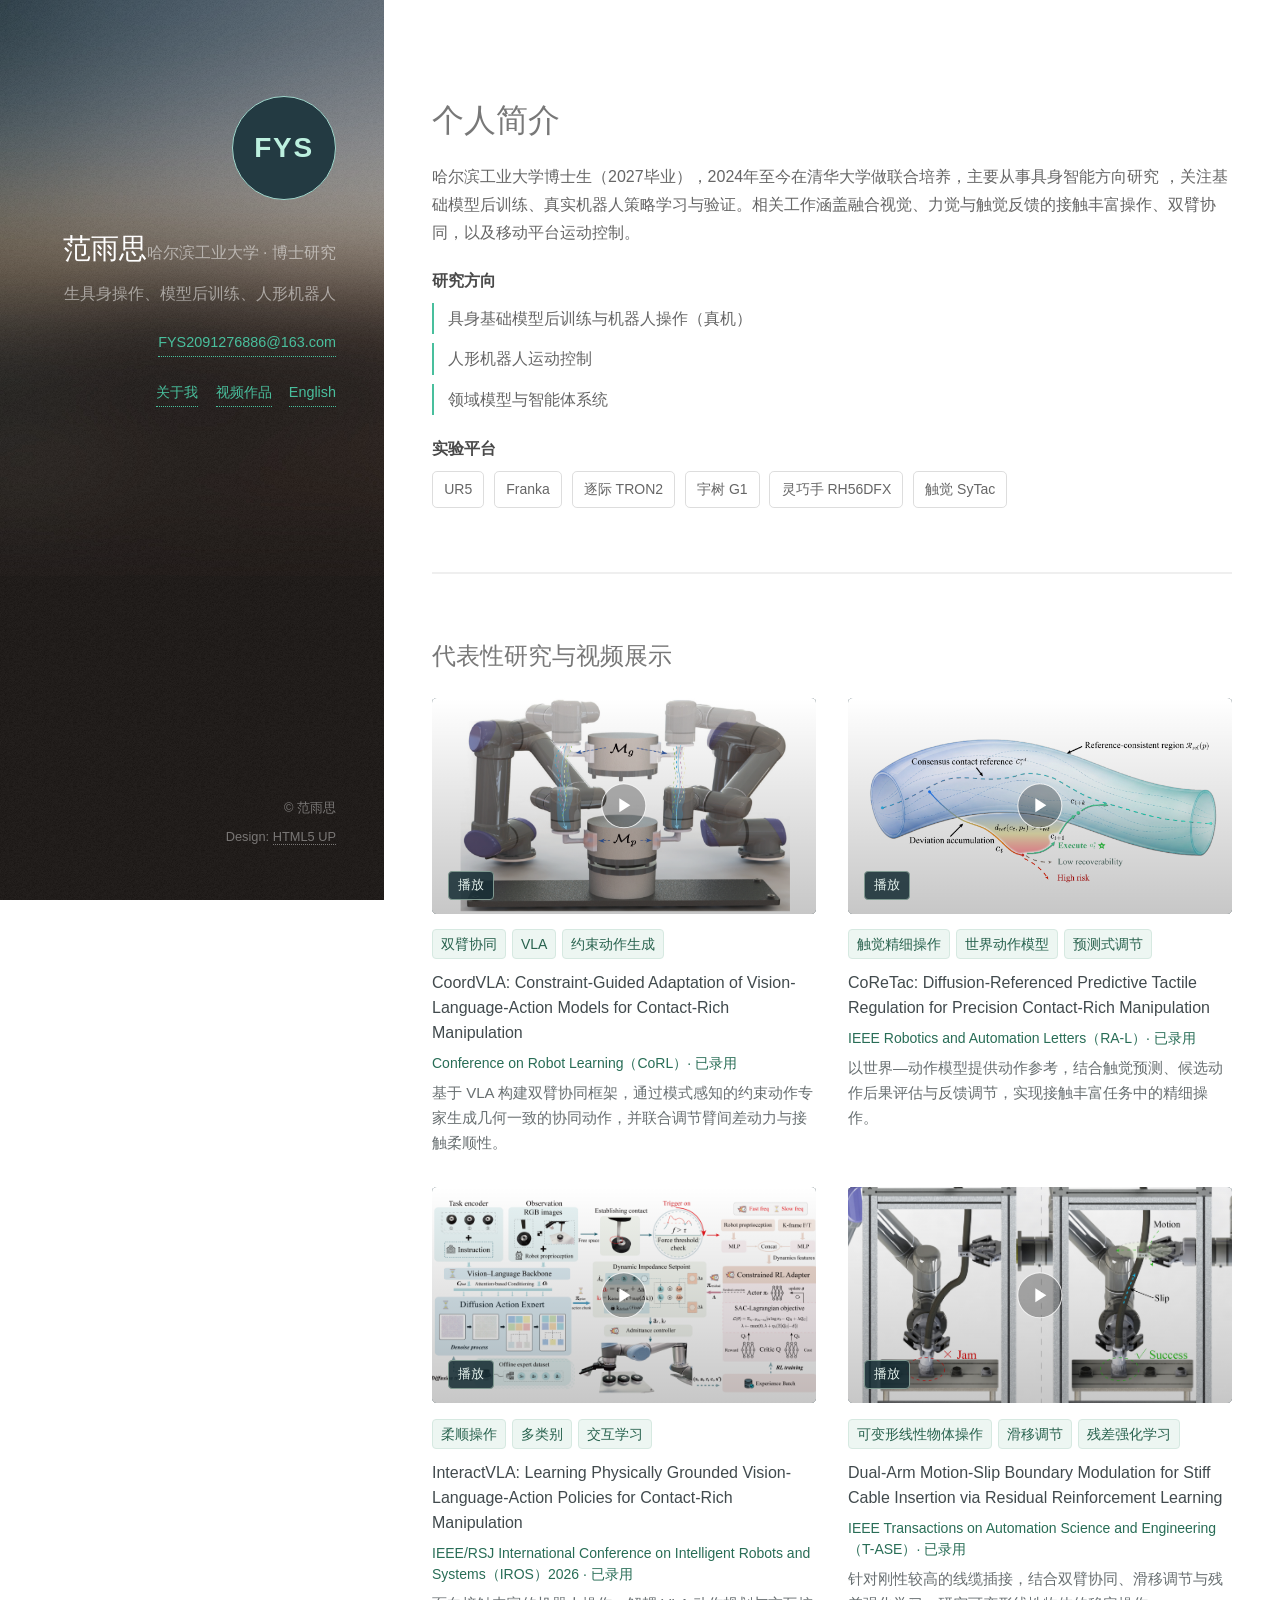
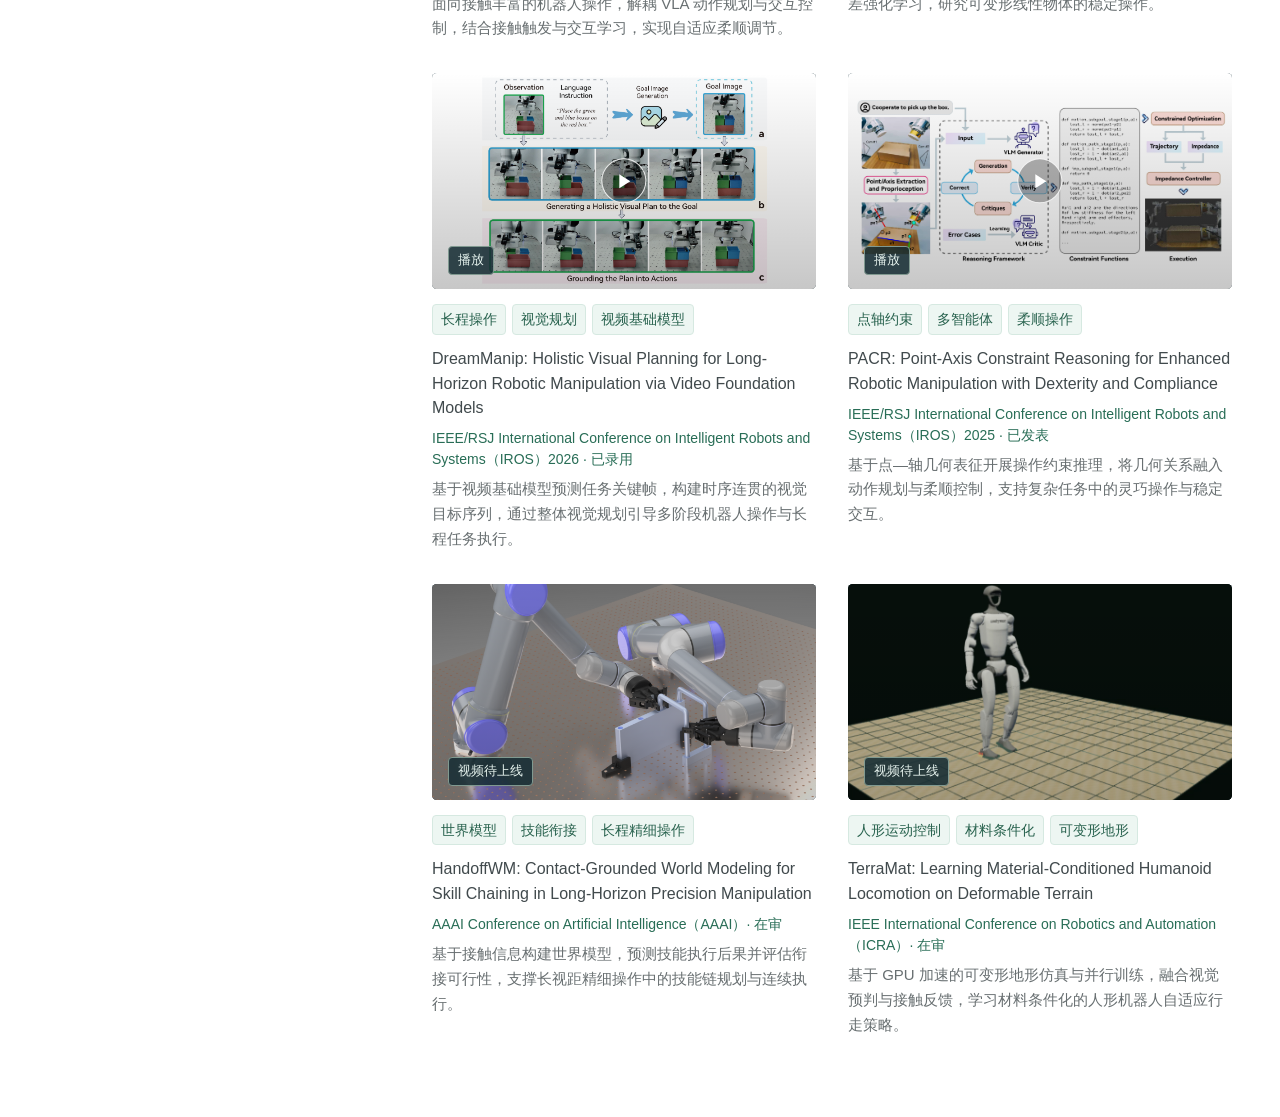
==== commit 14a4875d: "Update language switch" ====
--- a/index.html
+++ b/index.html
@@ -23,7 +23,7 @@
         <span id="profile-monogram" class="profile-monogram" aria-hidden="true">FYS</span>
         <h1><strong id="profile-name">范雨思</strong><br /><span id="profile-affiliation">哈尔滨工业大学 · 博士研究生</span><br /><span id="profile-tagline">机器人学习与控制</span></h1>
         <a id="profile-email" class="profile-email" href="mailto:FYS2091276886@163.com">FYS2091276886@163.com</a>
-        <nav class="profile-nav" aria-label="页面导航"><a href="#one">关于我</a><a href="#two">视频作品</a><a id="publication-nav" href="#three" hidden>其他论文</a></nav>
+        <nav class="profile-nav" aria-label="页面导航"><a href="#one">关于我</a><a href="#two">视频作品</a><a id="publication-nav" href="#three" hidden>其他论文</a><a href="./index-en.html" lang="en" hreflang="en" aria-label="Switch to English">English</a></nav>
       </div>
     </header>
     <main id="main" tabindex="-1">
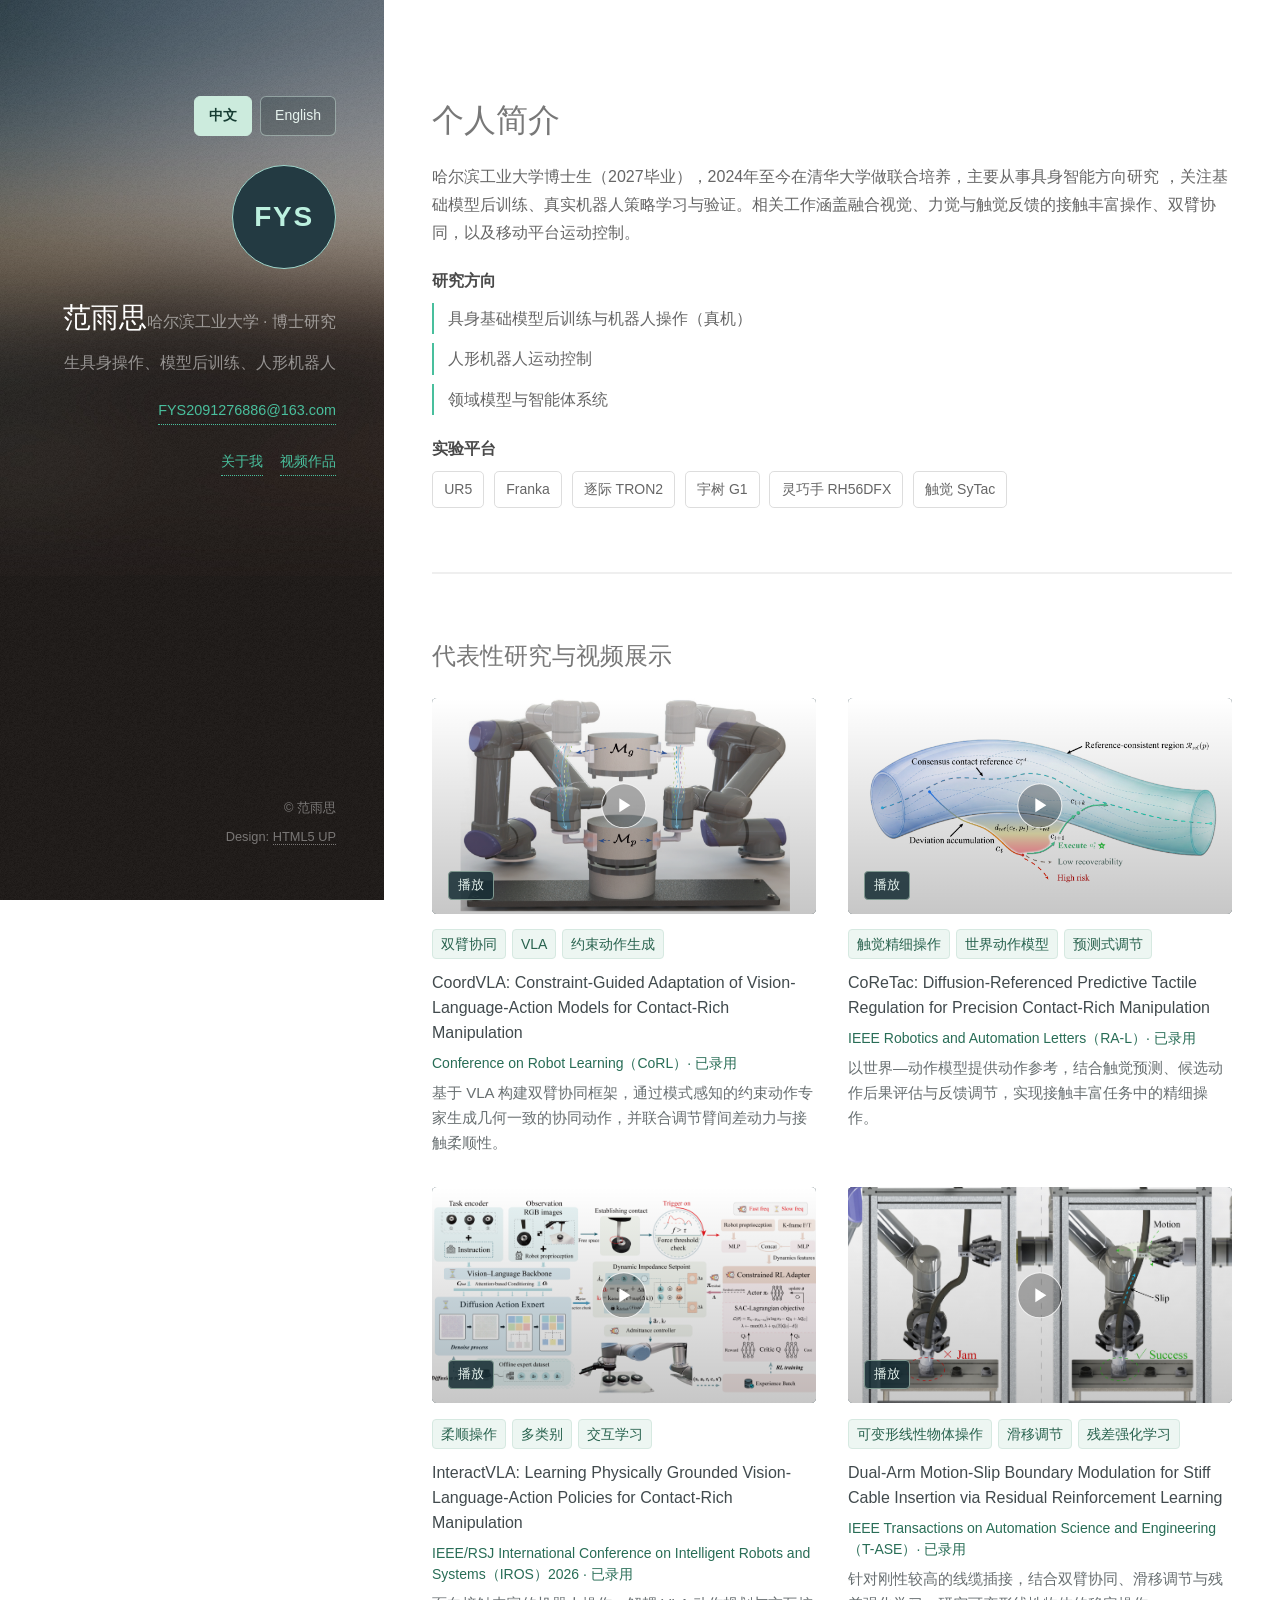
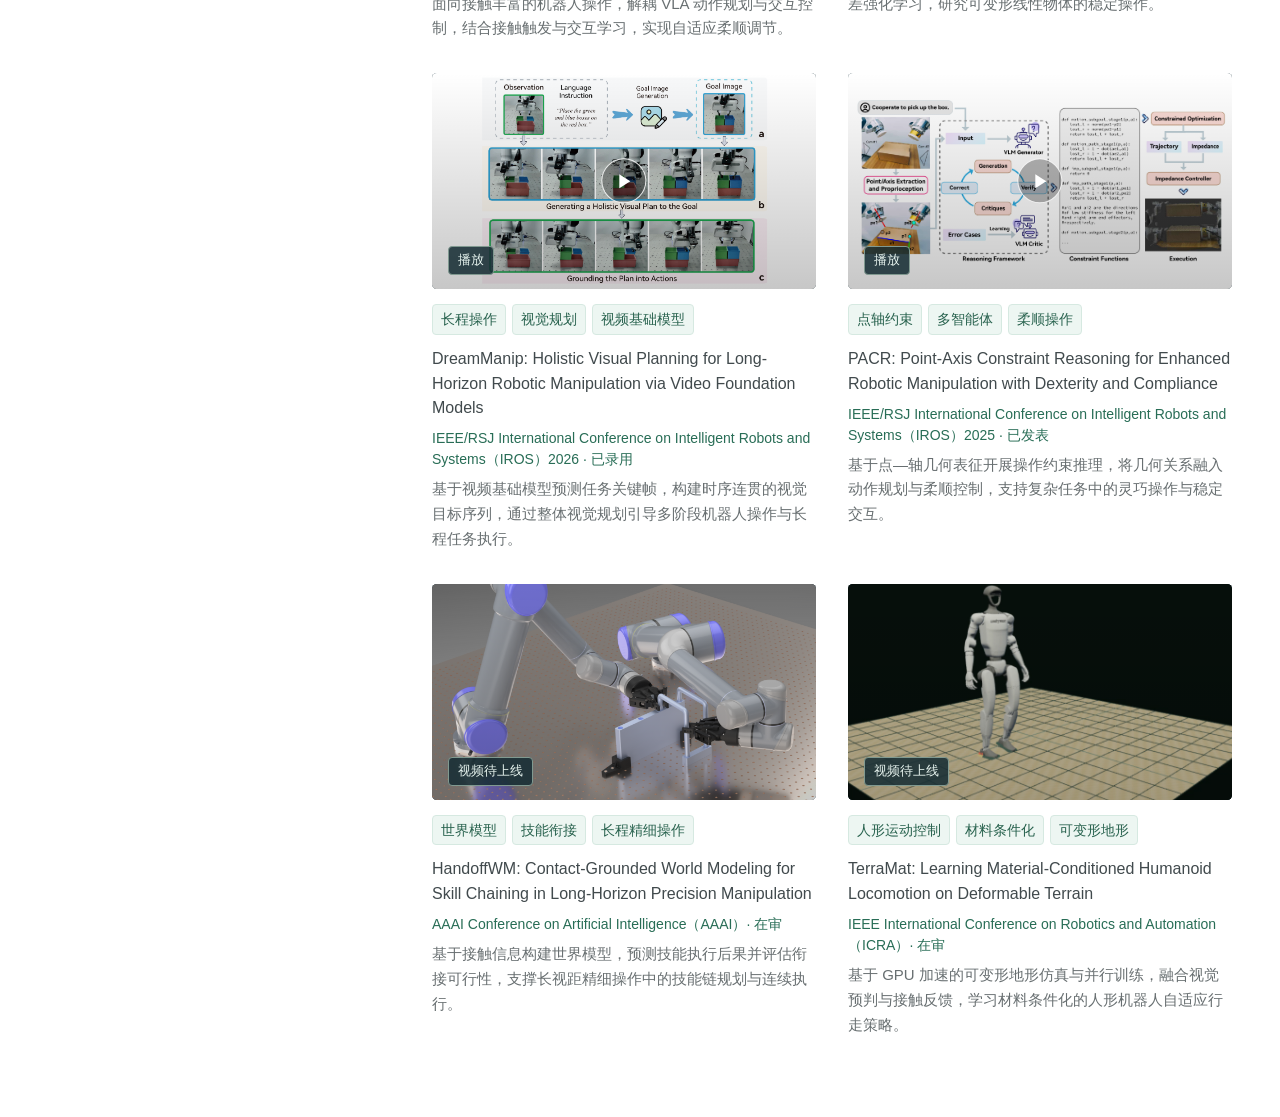
==== commit 35efc611: "Update index.html" ====
--- a/index.html
+++ b/index.html
@@ -14,16 +14,23 @@
     <link rel="icon" type="image/svg+xml" href="images/favicon.svg" />
     <link rel="stylesheet" href="assets/css/main.css" />
     <link rel="stylesheet" href="assets/css/video-portfolio.css" />
+    <link rel="stylesheet" href="assets/css/language-switch.css?v=20260928-switch-fix-2" />
+    <link rel="alternate" hreflang="zh-CN" href="index.html" />
+    <link rel="alternate" hreflang="en" href="index-en.html" />
   </head>
   <body class="is-preload">
     <a class="skip-link" href="#main">跳转到正文</a>
     <header id="header">
       <div class="inner">
+        <nav class="language-switch" aria-label="语言选择">
+          <a href="./index.html?v=20260928-switch-fix-2" lang="zh-CN" hreflang="zh-CN" aria-current="page">中文</a>
+          <a href="./index-en.html?v=20260928-switch-fix-2" lang="en" hreflang="en">English</a>
+        </nav>
         <span class="image avatar" id="avatar-wrap" hidden><img id="profile-avatar" alt="范雨思的头像" /></span>
         <span id="profile-monogram" class="profile-monogram" aria-hidden="true">FYS</span>
         <h1><strong id="profile-name">范雨思</strong><br /><span id="profile-affiliation">哈尔滨工业大学 · 博士研究生</span><br /><span id="profile-tagline">机器人学习与控制</span></h1>
         <a id="profile-email" class="profile-email" href="mailto:FYS2091276886@163.com">FYS2091276886@163.com</a>
-        <nav class="profile-nav" aria-label="页面导航"><a href="#one">关于我</a><a href="#two">视频作品</a><a id="publication-nav" href="#three" hidden>其他论文</a><a href="./index-en.html" lang="en" hreflang="en" aria-label="Switch to English">English</a></nav>
+        <nav class="profile-nav" aria-label="页面导航"><a href="#one">关于我</a><a href="#two">视频作品</a><a id="publication-nav" href="#three" hidden>其他论文</a></nav>
       </div>
     </header>
     <main id="main" tabindex="-1">
@@ -60,7 +67,7 @@
     <script src="assets/js/breakpoints.min.js"></script>
     <script src="assets/js/util.js"></script>
     <script src="assets/js/main.js"></script>
-    <script src="assets/js/site-config.js"></script>
-    <script src="assets/js/video-portfolio.js"></script>
+    <script src="assets/js/site-config.js?v=20260928-switch-fix-2"></script>
+    <script src="assets/js/video-portfolio.js?v=20260928-switch-fix-2"></script>
   </body>
 </html>
--- a/assets/css/language-switch.css
+++ b/assets/css/language-switch.css
@@ -0,0 +1,37 @@
+/* Language controls shared by the Chinese and English entry pages. */
+#header .language-switch {
+  display: flex;
+  flex-wrap: wrap;
+  justify-content: flex-end;
+  gap: 8px;
+  margin: 0 0 1.8em;
+}
+#header .language-switch a {
+  display: inline-flex;
+  align-items: center;
+  justify-content: center;
+  min-height: 40px;
+  padding: 4px 14px;
+  border: 1px solid rgba(212, 238, 229, .45);
+  border-radius: 6px;
+  color: #e6f3ee;
+  background: rgba(18, 36, 39, .2);
+  font-size: 14px;
+  line-height: 1.4;
+  text-decoration: none;
+}
+#header .language-switch a:hover {
+  color: #fff;
+  background: rgba(73, 191, 157, .2);
+  border-color: #a0d6cb;
+}
+#header .language-switch a[aria-current="page"] {
+  color: #173d33;
+  background: #ccebdd;
+  border-color: #ccebdd;
+  font-weight: 600;
+}
+html[lang="en"] #profile-tagline { font-size: 15px; }
+@media screen and (max-width: 980px) {
+  #header .language-switch { justify-content: center; }
+}
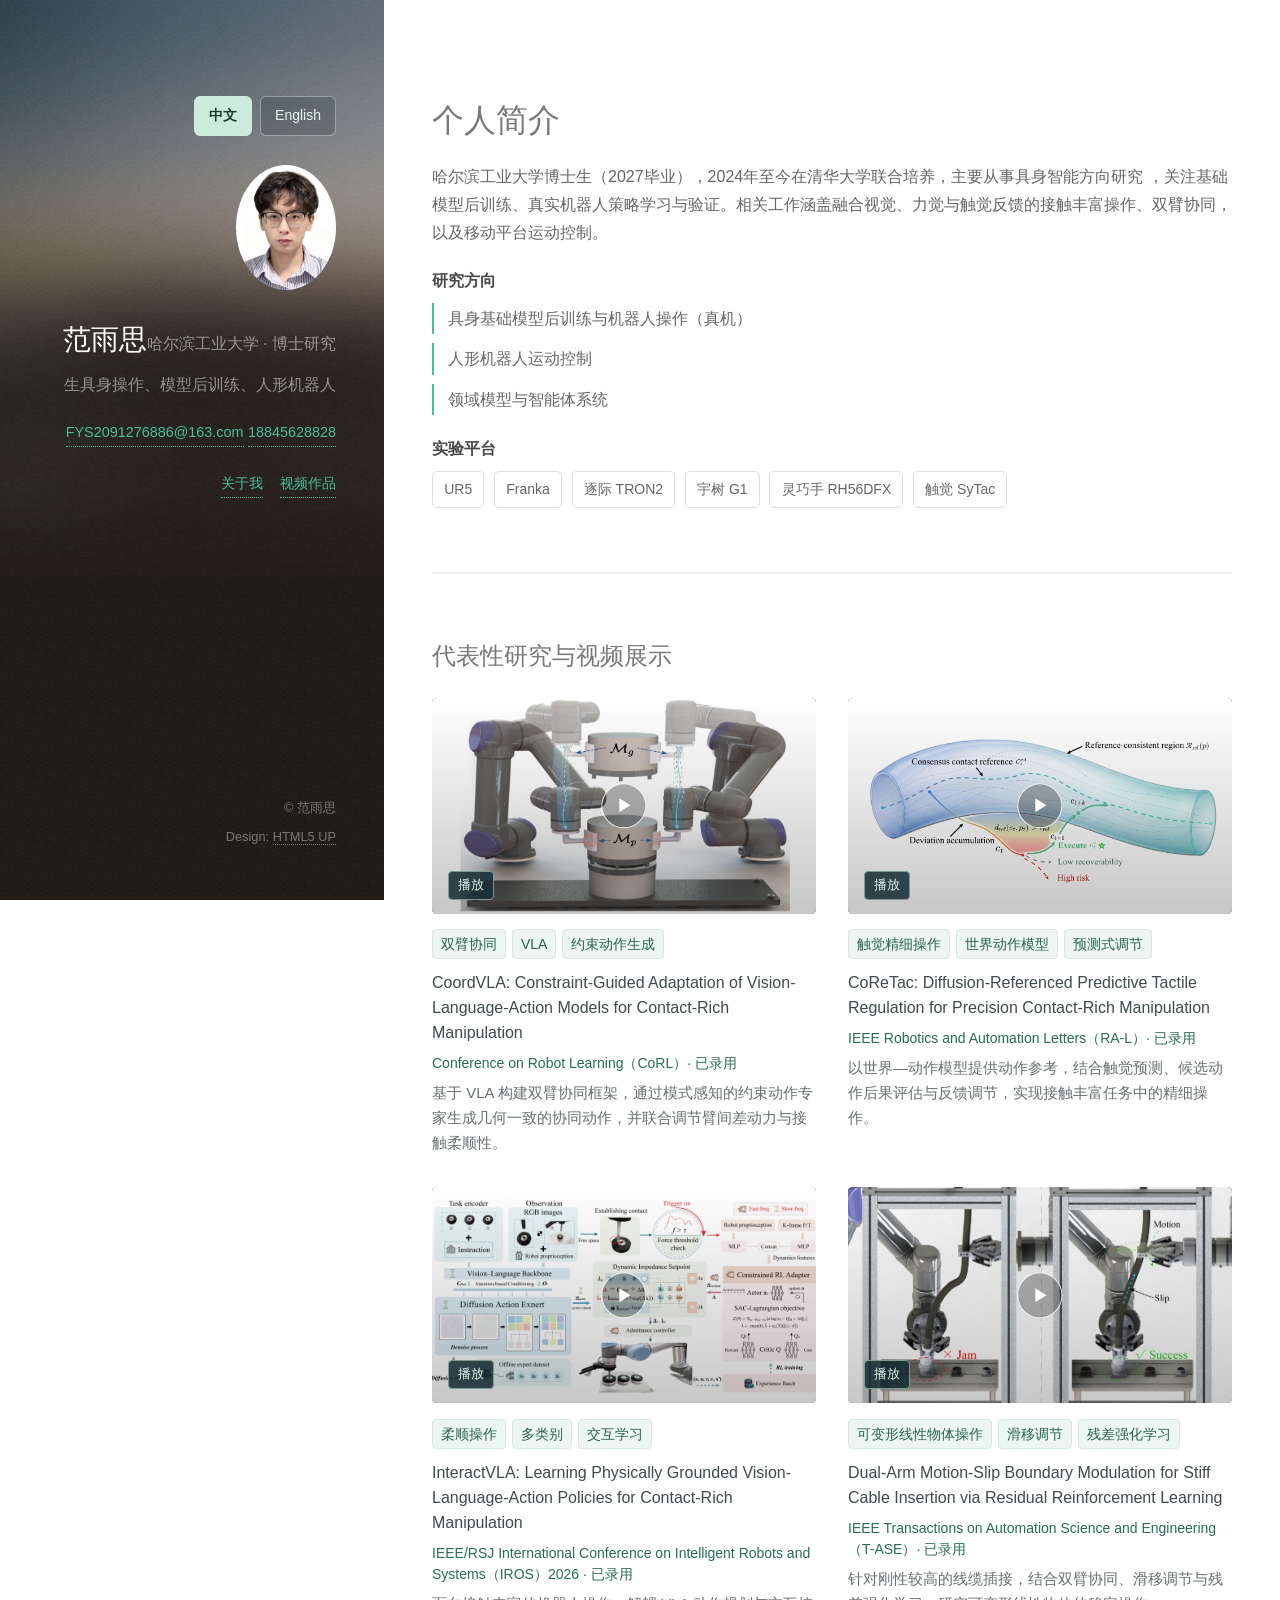
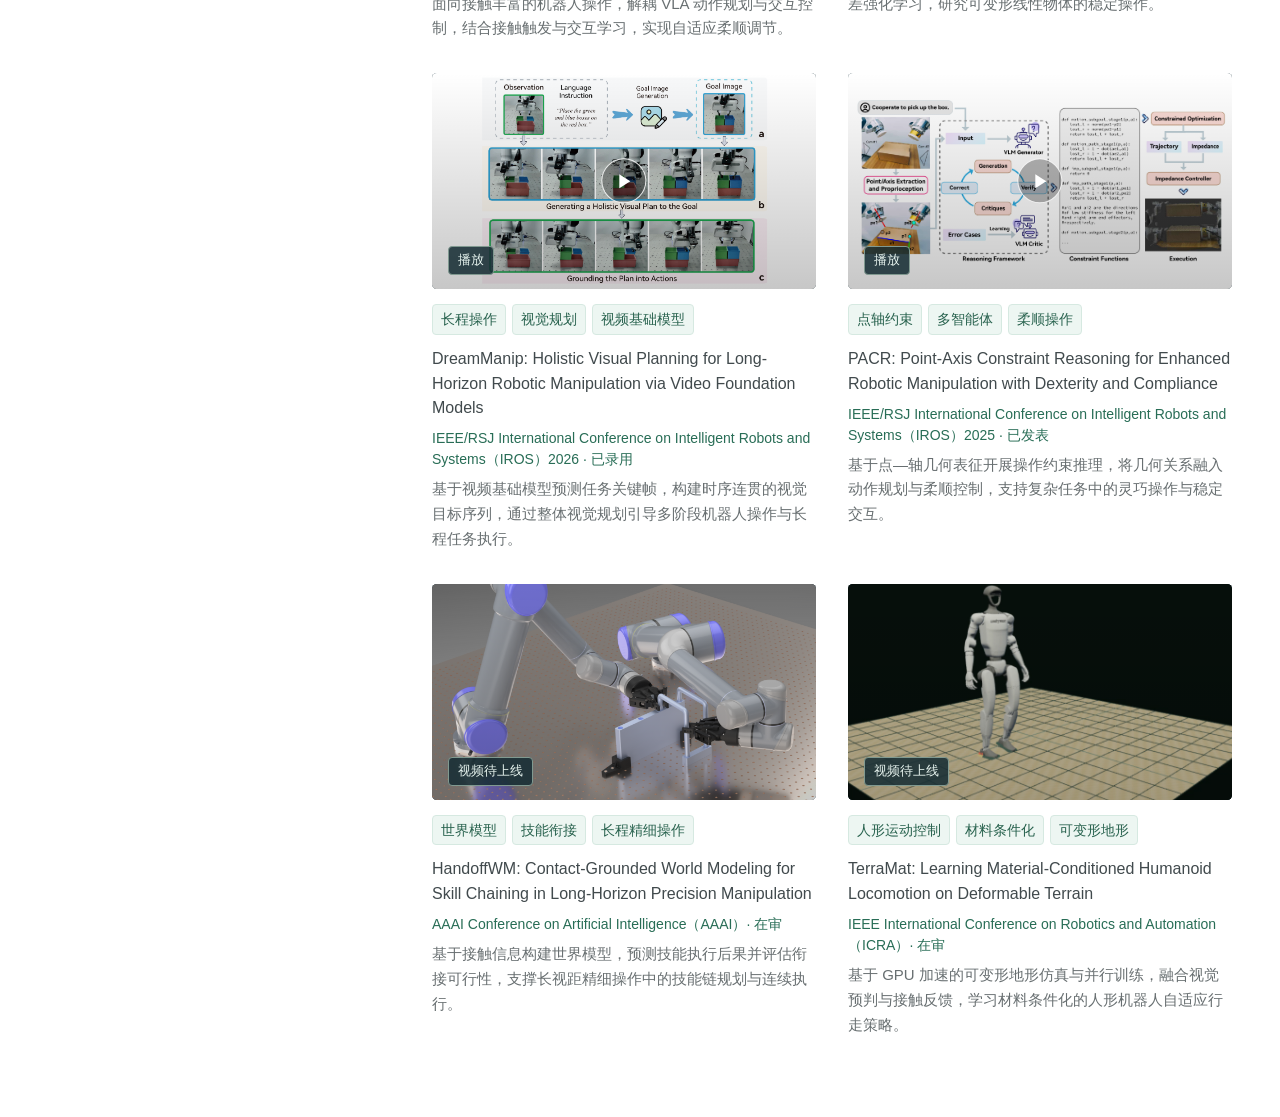
==== commit 6fe9ce69: "Add phone number link to profile" ====
--- a/index.html
+++ b/index.html
@@ -30,6 +30,7 @@
         <span id="profile-monogram" class="profile-monogram" aria-hidden="true">FYS</span>
         <h1><strong id="profile-name">范雨思</strong><br /><span id="profile-affiliation">哈尔滨工业大学 · 博士研究生</span><br /><span id="profile-tagline">机器人学习与控制</span></h1>
         <a id="profile-email" class="profile-email" href="mailto:FYS2091276886@163.com">FYS2091276886@163.com</a>
+        <a id="profile-phone" class="profile-email" href="tel:+8618845628828">18845628828</a>
         <nav class="profile-nav" aria-label="页面导航"><a href="#one">关于我</a><a href="#two">视频作品</a><a id="publication-nav" href="#three" hidden>其他论文</a></nav>
       </div>
     </header>
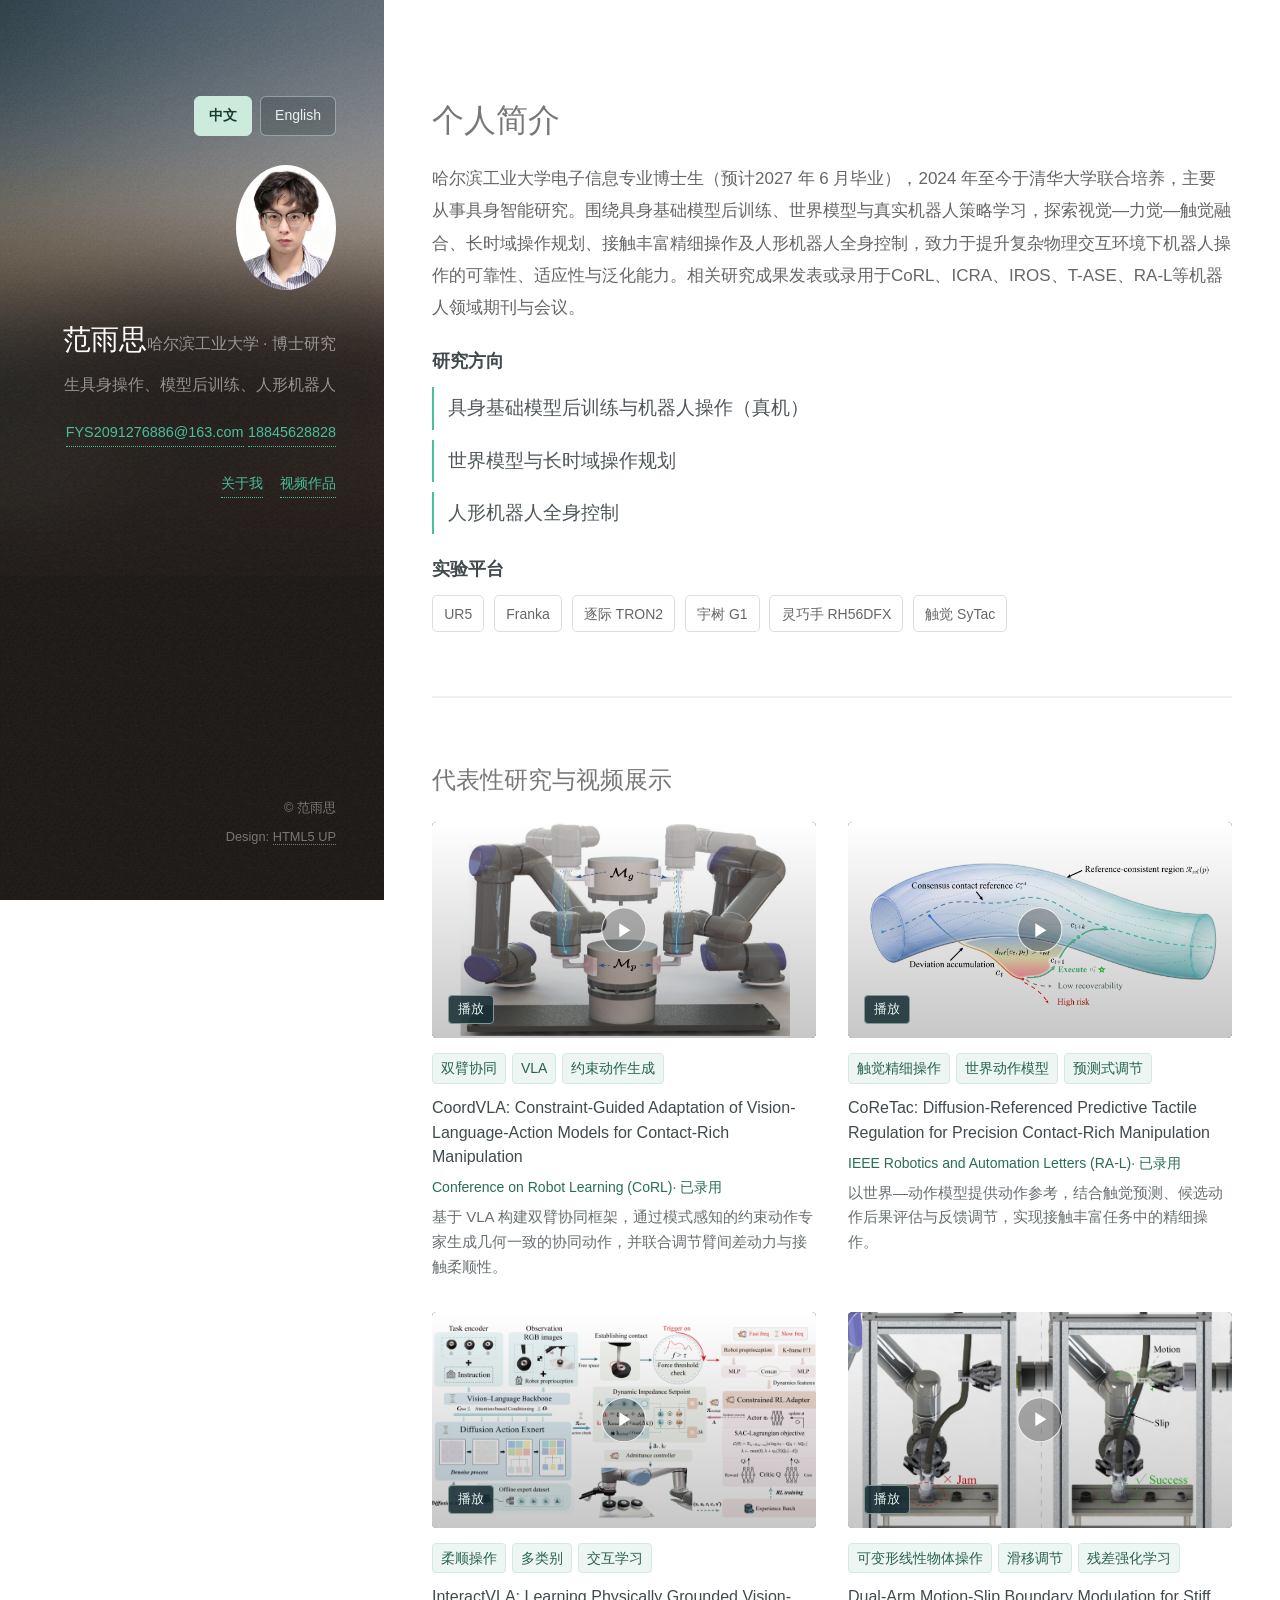
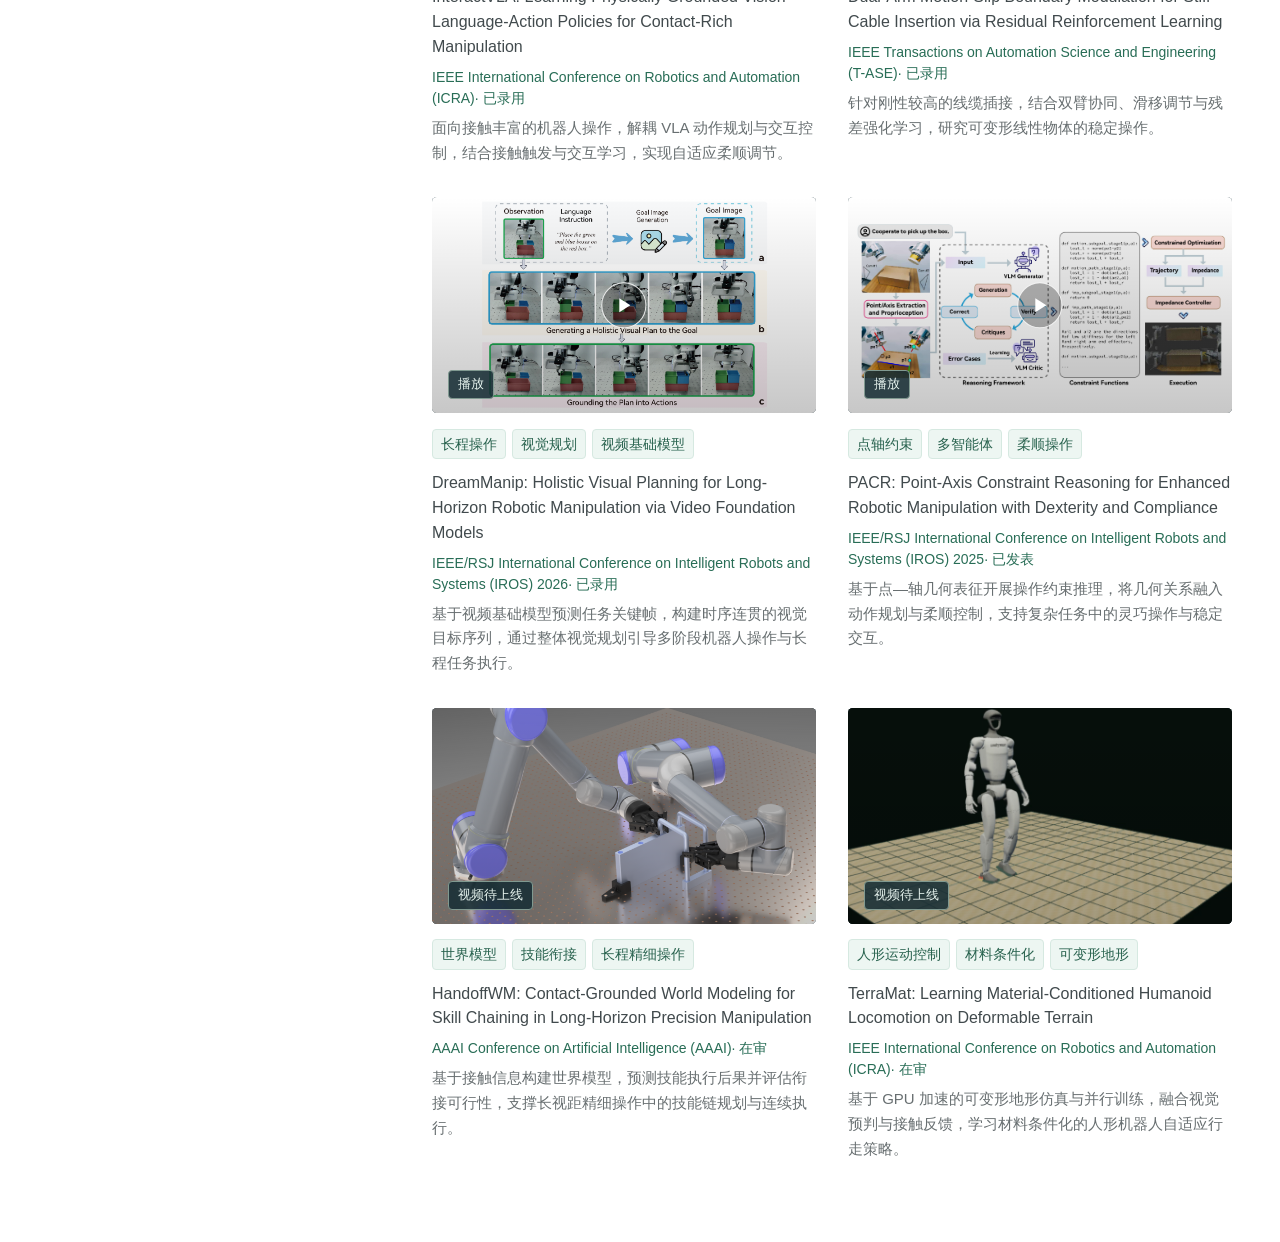
==== commit f387801c: "Update index.html" ====
--- a/index.html
+++ b/index.html
@@ -13,7 +13,7 @@
     <meta name="description" content="范雨思，哈尔滨工业大学博士研究生。机器人学习、物理交互与真机研究作品。" />
     <link rel="icon" type="image/svg+xml" href="images/favicon.svg" />
     <link rel="stylesheet" href="assets/css/main.css" />
-    <link rel="stylesheet" href="assets/css/video-portfolio.css" />
+    <link rel="stylesheet" href="assets/css/video-portfolio.css?v=20261014-1" />
     <link rel="stylesheet" href="assets/css/language-switch.css?v=20260928-switch-fix-2" />
     <link rel="alternate" hreflang="zh-CN" href="index.html" />
     <link rel="alternate" hreflang="en" href="index-en.html" />
--- a/assets/css/video-portfolio.css
+++ b/assets/css/video-portfolio.css
@@ -1,84 +1,748 @@
-/* Video portfolio additions. Original Strata layout is kept in main.css. */
-[hidden] { display: none !important; }
-html { scroll-behavior: smooth; }
-body, input, select, textarea, button { font-family: "Segoe UI", "Microsoft YaHei", "PingFang SC", Arial, sans-serif; }
-body { color: #666; }
-.skip-link { position: fixed; top: -100px; left: 16px; padding: 10px 16px; background: #fff; color: #253d46; z-index: 9999; }
-.skip-link:focus { top: 12px; }
-.profile-monogram { display: inline-grid; place-items: center; width: 104px; height: 104px; margin-bottom: 24px; border: 1px solid #a0d6cb; border-radius: 50%; background: #233a42; color: #bcf0df; font-size: 28px; font-weight: 600; letter-spacing: .06em; }
-#header h1 { line-height: 1.8; }
-#header h1 strong { font-size: 1.4em; }
-#profile-affiliation, #profile-tagline { font-size: 16px; }
-.profile-section { margin-top: 22px; }
-.profile-section h3 { margin-bottom: 10px; color: #4a4a4a; font-size: 16px; font-weight: 600; }
-.research-list { list-style: none; margin: 0; padding: 0; }
-.research-list li { border-left: 2px solid #49bf9d; padding: 2px 0 2px 14px; margin: 9px 0; line-height: 1.7; font-size: 16px; }
-a:focus-visible, button:focus-visible { outline: 3px solid #49bf9d; outline-offset: 5px; }
-#header .profile-email { display: inline-block; font-size: .9em; margin-top: 1.2em; overflow-wrap: anywhere; }
-.profile-nav { margin-top: 1.5em; display: flex; flex-wrap: wrap; gap: 1.2em; justify-content: flex-end; font-size: .9em; }
-#one .major h2 { margin-bottom: .6em; }
-#profile-intro { margin-bottom: 1.2em; }
-.platform-list { display: flex; flex-wrap: wrap; gap: .6em; list-style: none; margin: 0; padding: 0; }
-.platform-list li { border: 1px solid #ddd; border-radius: .35em; font-size: .8em; padding: .25em .8em; }
-.platform-list li { font-size: 14px; }
-#works-intro { margin-top: -.75em; font-size: .9em; }
-.work-item { margin-bottom: 2em; }
-.work-item h3 { color: #4a4a4a; font-size: 1em; line-height: 1.65; margin-bottom: .4em; }
-.work-item h3.work-tags { display: flex; flex-wrap: wrap; gap: 6px; margin-bottom: 12px; }
-.work-tag { display: inline-block; padding: 3px 8px; background: #edf6f2; border: 1px solid #d6e9e1; border-radius: 4px; color: #28624e; font-size: 14px; line-height: 1.6; font-weight: 400; }
-.video-thumb { position: relative; display: block; width: 100%; height: auto; padding: 0; margin: 0 0 1.15em; border: 0; border-radius: .35em; background: #29363a; box-shadow: none; line-height: 1; white-space: normal; overflow: hidden; aspect-ratio: 16 / 9; cursor: pointer; }
-.video-thumb:hover, .video-thumb:active { background: #29363a; box-shadow: none; }
-.video-thumb img { position: absolute; inset: 0; display: block; width: 100%; height: 100%; object-fit: cover; transition: transform .2s ease; }
-.cover-placeholder { display: flex; flex-direction: column; justify-content: center; align-items: flex-start; gap: 14px; width: 100%; height: 100%; padding: 24px; text-align: left; color: #fff; background: linear-gradient(135deg, #233d46, #172d35); }
-.cover-number { color: #9bd4c4; font-size: 14px; letter-spacing: .16em; }
-.cover-name { max-width: 100%; font-size: clamp(20px, 2.2vw, 30px); font-weight: 600; line-height: 1.25; overflow-wrap: anywhere; }
-.video-state { position: absolute; left: 16px; bottom: 14px; z-index: 1; padding: 5px 9px; border: 1px solid #809990; border-radius: 4px; color: #e6f3ee; background: #172d35dd; font-size: 13px; line-height: 1.3; }
-.video-thumb.has-video:not(:has(img:not([hidden]))) .cover-placeholder { justify-content: flex-start; }
-.video-thumb:hover img { transform: scale(1.025); }
-.video-thumb::after { content: ""; position: absolute; inset: 0; background: linear-gradient(transparent, rgba(0,0,0,.22)); pointer-events: none; }
-.play-badge { position: absolute; z-index: 1; left: 50%; top: 50%; transform: translate(-50%,-50%); width: 3.4em; height: 3.4em; border: 1px solid rgba(255,255,255,.85); border-radius: 50%; background: rgba(0,0,0,.28); display: grid; place-items: center; color: #fff; }
-.play-badge::before { content: ""; width: 0; height: 0; border-top: .55em solid transparent; border-bottom: .55em solid transparent; border-left: .85em solid white; margin-left: .2em; }
-.work-item p.paper-name { font-size: .85em; line-height: 1.6; color: #666; overflow-wrap: anywhere; margin: 0 0 .45em; }
-.work-item p.work-meta { font-size: .75em; color: #248267; line-height: 1.5; margin-bottom: .5em; }
-.work-item p.work-description { font-size: .8em; line-height: 1.65; color: #777; }
-.work-item p.paper-name { font-size: 16px; color: #414a4d; font-weight: 500; line-height: 1.55; }
-.work-item p.work-meta { font-size: 14px; color: #286d56; }
-.work-item p.work-description { font-size: 15px; color: #686f71; }
-.publication-list { list-style: none; padding: 0; }
-.publication-list li { padding: 1em 0; border-top: 1px solid #eee; overflow-wrap: anywhere; }
-.publication-list li:first-child { border-top: 0; }
-.publication-list p { font-size: .85em; margin: .3em 0 0; }
-#config-error { padding: 1em; border-left: 3px solid #bc8e42; background: #fff7e8; font-size: .9em; }
-body.video-open { overflow: hidden; }
-.video-dialog { box-sizing: border-box; width: min(1000px, calc(100% - 36px)); max-width: 1000px; max-height: calc(100vh - 36px); max-height: calc(100dvh - 36px); padding: 0; margin: auto; border: 1px solid #394347; border-radius: 10px; background: #172024; color: #e7eeee; overflow: auto; overscroll-behavior: contain; box-shadow: 0 20px 100px #0008; }
-.video-dialog::backdrop { background: rgba(8,13,15,.85); }
-.video-topbar { position: sticky; z-index: 2; top: 0; background: #172024; display: flex; align-items: center; justify-content: space-between; gap: 16px; padding: 14px 20px; border-bottom: 1px solid #394347; }
-.video-topbar h2 { color: #fff; margin: 0; font-size: 1em; line-height: 1.5; overflow-wrap: anywhere; }
-#video-close { flex: 0 0 auto; min-width: 0; height: 40px; padding: 0 12px; line-height: 40px; font-size: 14px; color: #fff !important; border: 1px solid #657376; box-shadow: none; }
-#video-close span { font-size: 21px; margin-left: 4px; vertical-align: -1px; }
-.video-stage { display: flex; align-items: center; justify-content: center; background: #000; }
-.video-empty { width: 100%; padding: 60px 24px; text-align: center; background: #20343b; }
-.video-empty strong { display: block; color: #f2f7f5; font-size: 22px; font-weight: 400; }
-.video-empty p { color: #b9cac9; margin: 10px 0 0; font-size: 15px; }
-#portfolio-video { display: block; width: 100%; min-height: 120px; max-height: 65vh; max-height: 65dvh; aspect-ratio: 16 / 9; object-fit: contain; background: #000; }
-#portfolio-video:fullscreen { width: 100vw; height: 100vh; max-height: none; object-fit: contain; }
-.video-info { padding: 18px 22px 22px; }
-.video-info p { font-size: .85em; line-height: 1.65; margin: 0 0 .6em; overflow-wrap: anywhere; }
-.video-info .video-meta { color: #8dddc3; font-size: .75em; }
-.video-info p { font-size: 16px; }
-.video-info .video-meta { font-size: 14px; }
-#video-description { color: #bac5c8; }
-#video-status { padding: .8em 1em; background: #31382c; border-left: 3px solid #dac283; color: #f4e4b4; }
-.video-actions { display: flex; align-items: center; flex-wrap: wrap; gap: 18px; margin-top: 16px; font-size: .85em; }
-#video-fullscreen { height: 38px; line-height: 38px; padding: 0 16px; min-width: 0; font-size: 14px; color: #fff !important; box-shadow: inset 0 0 0 1px #657376; }
-.video-actions a { color: #8dddc3; }
-@media screen and (max-width:980px) { .profile-nav { justify-content: center; } }
-@media screen and (max-width:736px) { #work-grid > .work-item { width: 100%; } .cover-name { font-size: 28px; } }
-@media screen and (max-width:480px) {
-  .video-dialog { width: calc(100% - 16px); max-height: calc(100vh - 16px); max-height: calc(100dvh - 16px); }
-  .video-topbar { padding: 10px 12px; gap: 10px; }
-  .video-topbar h2 { font-size: .9em; }
-  .video-info { padding: 14px; }
-  .work-item p.paper-name { font-size: 16px; }
-}
-@media (prefers-reduced-motion: reduce) { html { scroll-behavior: auto; } .video-thumb img { transition: none; } }
+
+/* =========================================================
+   VIDEO PORTFOLIO - CUSTOM STYLES
+   Original Strata layout is maintained in main.css
+   ========================================================= */
+
+
+/* =========================================================
+   1. GLOBAL STYLES
+   ========================================================= */
+
+[hidden] {
+    display: none !important;
+}
+
+html {
+    scroll-behavior: smooth;
+}
+
+body,
+input,
+select,
+textarea,
+button {
+    font-family: "Segoe UI", "Microsoft YaHei",
+                 "PingFang SC", Arial, sans-serif;
+}
+
+body {
+    color: #666;
+}
+
+/* Accessibility */
+
+.skip-link {
+    position: fixed;
+    top: -100px;
+    left: 16px;
+    padding: 10px 16px;
+    background: #fff;
+    color: #253d46;
+    z-index: 9999;
+}
+
+.skip-link:focus {
+    top: 12px;
+}
+
+a:focus-visible,
+button:focus-visible {
+    outline: 3px solid #49bf9d;
+    outline-offset: 5px;
+}
+
+
+/* =========================================================
+   2. SIDEBAR / PROFILE HEADER
+   ========================================================= */
+
+.profile-monogram {
+    display: inline-grid;
+    place-items: center;
+    width: 104px;
+    height: 104px;
+    margin-bottom: 24px;
+    border: 1px solid #a0d6cb;
+    border-radius: 50%;
+    background: #233a42;
+    color: #bcf0df;
+    font-size: 28px;
+    font-weight: 600;
+    letter-spacing: .06em;
+}
+
+#header h1 {
+    line-height: 1.8;
+}
+
+#header h1 strong {
+    font-size: 1.4em;
+}
+
+#profile-affiliation,
+#profile-tagline {
+    font-size: 16px;
+}
+
+#header .profile-email {
+    display: inline-block;
+    font-size: .9em;
+    margin-top: 1.2em;
+    overflow-wrap: anywhere;
+}
+
+/* Language navigation */
+
+.profile-nav {
+    margin-top: 1.5em;
+    display: flex;
+    flex-wrap: wrap;
+    gap: 1.2em;
+    justify-content: flex-end;
+    font-size: .9em;
+}
+
+
+/* =========================================================
+   3. PERSONAL INTRODUCTION
+   ========================================================= */
+
+#one .major h2 {
+    margin-bottom: .6em;
+}
+
+/* Introduction text - smaller and cleaner */
+
+#profile-intro {
+    font-size: 17px;
+    line-height: 1.9;
+    font-weight: 400;
+    color: #666;
+    margin-bottom: 1.4em;
+}
+
+
+/* =========================================================
+   4. RESEARCH DIRECTIONS
+   ========================================================= */
+
+.profile-section {
+    margin-top: 22px;
+}
+
+/* Section headings */
+
+.profile-section h3 {
+    margin-bottom: 12px;
+    color: #414a4d;
+    font-size: 18px;
+    font-weight: 600;
+}
+
+/* Research list */
+
+.research-list {
+    list-style: none;
+    margin: 0;
+    padding: 0;
+}
+
+/* Highlight research directions */
+
+.research-list li {
+    border-left: 2px solid #49bf9d;
+    padding: 4px 0 4px 14px;
+    margin: 10px 0;
+    line-height: 1.8;
+    font-size: 19px;
+    font-weight: 500;
+    color: #50585b;
+}
+
+
+/* =========================================================
+   5. ROBOTIC PLATFORMS
+   ========================================================= */
+
+.platform-list {
+    display: flex;
+    flex-wrap: wrap;
+    gap: .6em;
+    list-style: none;
+    margin: 0;
+    padding: 0;
+}
+
+.platform-list li {
+    border: 1px solid #ddd;
+    border-radius: .35em;
+    font-size: 14px;
+    padding: .25em .8em;
+}
+
+
+/* =========================================================
+   6. RESEARCH WORKS / PROJECT CARDS
+   ========================================================= */
+
+#works-intro {
+    margin-top: -.75em;
+    font-size: .9em;
+}
+
+.work-item {
+    margin-bottom: 2em;
+}
+
+.work-item h3 {
+    color: #4a4a4a;
+    font-size: 1em;
+    line-height: 1.65;
+    margin-bottom: .4em;
+}
+
+/* Project tag layout */
+
+.work-item h3.work-tags {
+    display: flex;
+    flex-wrap: wrap;
+    gap: 6px;
+    margin-bottom: 12px;
+}
+
+/* Individual project tags */
+
+.work-tag {
+    display: inline-block;
+    padding: 3px 8px;
+    background: #edf6f2;
+    border: 1px solid #d6e9e1;
+    border-radius: 4px;
+    color: #28624e;
+    font-size: 14px;
+    line-height: 1.6;
+    font-weight: 400;
+}
+
+
+/* =========================================================
+   7. VIDEO THUMBNAILS
+   ========================================================= */
+
+.video-thumb {
+    position: relative;
+    display: block;
+    width: 100%;
+    height: auto;
+    padding: 0;
+    margin: 0 0 1.15em;
+    border: 0;
+    border-radius: .35em;
+    background: #29363a;
+    box-shadow: none;
+    line-height: 1;
+    white-space: normal;
+    overflow: hidden;
+    aspect-ratio: 16 / 9;
+    cursor: pointer;
+}
+
+.video-thumb:hover,
+.video-thumb:active {
+    background: #29363a;
+    box-shadow: none;
+}
+
+/* Thumbnail image */
+
+.video-thumb img {
+    position: absolute;
+    inset: 0;
+    display: block;
+    width: 100%;
+    height: 100%;
+    object-fit: cover;
+    transition: transform .2s ease;
+}
+
+.video-thumb:hover img {
+    transform: scale(1.025);
+}
+
+/* Thumbnail overlay */
+
+.video-thumb::after {
+    content: "";
+    position: absolute;
+    inset: 0;
+    background: linear-gradient(
+        transparent,
+        rgba(0, 0, 0, .22)
+    );
+    pointer-events: none;
+}
+
+
+/* =========================================================
+   8. VIDEO COVER PLACEHOLDERS
+   ========================================================= */
+
+.cover-placeholder {
+    display: flex;
+    flex-direction: column;
+    justify-content: center;
+    align-items: flex-start;
+    gap: 14px;
+    width: 100%;
+    height: 100%;
+    padding: 24px;
+    text-align: left;
+    color: #fff;
+    background: linear-gradient(
+        135deg,
+        #233d46,
+        #172d35
+    );
+}
+
+.cover-number {
+    color: #9bd4c4;
+    font-size: 14px;
+    letter-spacing: .16em;
+}
+
+.cover-name {
+    max-width: 100%;
+    font-size: clamp(20px, 2.2vw, 30px);
+    font-weight: 600;
+    line-height: 1.25;
+    overflow-wrap: anywhere;
+}
+
+/* Video status */
+
+.video-state {
+    position: absolute;
+    left: 16px;
+    bottom: 14px;
+    z-index: 1;
+    padding: 5px 9px;
+    border: 1px solid #809990;
+    border-radius: 4px;
+    color: #e6f3ee;
+    background: #172d35dd;
+    font-size: 13px;
+    line-height: 1.3;
+}
+
+.video-thumb.has-video:not(:has(img:not([hidden])))
+.cover-placeholder {
+    justify-content: flex-start;
+}
+
+
+/* =========================================================
+   9. VIDEO PLAY BUTTON
+   ========================================================= */
+
+.play-badge {
+    position: absolute;
+    z-index: 1;
+    left: 50%;
+    top: 50%;
+    transform: translate(-50%, -50%);
+    width: 3.4em;
+    height: 3.4em;
+    border: 1px solid rgba(255, 255, 255, .85);
+    border-radius: 50%;
+    background: rgba(0, 0, 0, .28);
+    display: grid;
+    place-items: center;
+    color: #fff;
+}
+
+.play-badge::before {
+    content: "";
+    width: 0;
+    height: 0;
+    border-top: .55em solid transparent;
+    border-bottom: .55em solid transparent;
+    border-left: .85em solid white;
+    margin-left: .2em;
+}
+
+
+/* =========================================================
+   10. PROJECT TEXT / PAPER INFORMATION
+   ========================================================= */
+
+/* Paper title */
+
+.work-item p.paper-name {
+    font-size: 16px;
+    color: #414a4d;
+    font-weight: 500;
+    line-height: 1.55;
+    overflow-wrap: anywhere;
+    margin: 0 0 .45em;
+}
+
+/* Conference / journal information */
+
+.work-item p.work-meta {
+    font-size: 14px;
+    color: #286d56;
+    line-height: 1.5;
+    margin-bottom: .5em;
+}
+
+/* Project description */
+
+.work-item p.work-description {
+    font-size: 15px;
+    line-height: 1.65;
+    color: #686f71;
+}
+
+
+/* =========================================================
+   11. PUBLICATION LIST
+   ========================================================= */
+
+.publication-list {
+    list-style: none;
+    padding: 0;
+}
+
+.publication-list li {
+    padding: 1em 0;
+    border-top: 1px solid #eee;
+    overflow-wrap: anywhere;
+}
+
+.publication-list li:first-child {
+    border-top: 0;
+}
+
+.publication-list p {
+    font-size: .85em;
+    margin: .3em 0 0;
+}
+
+
+/* =========================================================
+   12. CONFIGURATION ERROR MESSAGE
+   ========================================================= */
+
+#config-error {
+    padding: 1em;
+    border-left: 3px solid #bc8e42;
+    background: #fff7e8;
+    font-size: .9em;
+}
+
+
+/* =========================================================
+   13. VIDEO DIALOG / MODAL
+   ========================================================= */
+
+/* Disable page scrolling while video is open */
+
+body.video-open {
+    overflow: hidden;
+}
+
+/* Main video dialog */
+
+.video-dialog {
+    box-sizing: border-box;
+    width: min(1000px, calc(100% - 36px));
+    max-width: 1000px;
+    max-height: calc(100vh - 36px);
+    max-height: calc(100dvh - 36px);
+    padding: 0;
+    margin: auto;
+    border: 1px solid #394347;
+    border-radius: 10px;
+    background: #172024;
+    color: #e7eeee;
+    overflow: auto;
+    overscroll-behavior: contain;
+    box-shadow: 0 20px 100px #0008;
+}
+
+/* Background overlay */
+
+.video-dialog::backdrop {
+    background: rgba(8, 13, 15, .85);
+}
+
+
+/* =========================================================
+   14. VIDEO DIALOG HEADER
+   ========================================================= */
+
+.video-topbar {
+    position: sticky;
+    z-index: 2;
+    top: 0;
+    background: #172024;
+    display: flex;
+    align-items: center;
+    justify-content: space-between;
+    gap: 16px;
+    padding: 14px 20px;
+    border-bottom: 1px solid #394347;
+}
+
+.video-topbar h2 {
+    color: #fff;
+    margin: 0;
+    font-size: 1em;
+    line-height: 1.5;
+    overflow-wrap: anywhere;
+}
+
+/* Close button */
+
+#video-close {
+    flex: 0 0 auto;
+    min-width: 0;
+    height: 40px;
+    padding: 0 12px;
+    line-height: 40px;
+    font-size: 14px;
+    color: #fff !important;
+    border: 1px solid #657376;
+    box-shadow: none;
+}
+
+#video-close span {
+    font-size: 21px;
+    margin-left: 4px;
+    vertical-align: -1px;
+}
+
+
+/* =========================================================
+   15. VIDEO PLAYER
+   ========================================================= */
+
+.video-stage {
+    display: flex;
+    align-items: center;
+    justify-content: center;
+    background: #000;
+}
+
+/* Empty video message */
+
+.video-empty {
+    width: 100%;
+    padding: 60px 24px;
+    text-align: center;
+    background: #20343b;
+}
+
+.video-empty strong {
+    display: block;
+    color: #f2f7f5;
+    font-size: 22px;
+    font-weight: 400;
+}
+
+.video-empty p {
+    color: #b9cac9;
+    margin: 10px 0 0;
+    font-size: 15px;
+}
+
+/* Video element */
+
+#portfolio-video {
+    display: block;
+    width: 100%;
+    min-height: 120px;
+    max-height: 65vh;
+    max-height: 65dvh;
+    aspect-ratio: 16 / 9;
+    object-fit: contain;
+    background: #000;
+}
+
+/* Fullscreen video */
+
+#portfolio-video:fullscreen {
+    width: 100vw;
+    height: 100vh;
+    max-height: none;
+    object-fit: contain;
+}
+
+
+/* =========================================================
+   16. VIDEO DETAILS
+   ========================================================= */
+
+.video-info {
+    padding: 18px 22px 22px;
+}
+
+.video-info p {
+    font-size: 16px;
+    line-height: 1.65;
+    margin: 0 0 .6em;
+    overflow-wrap: anywhere;
+}
+
+/* Conference information */
+
+.video-info .video-meta {
+    color: #8dddc3;
+    font-size: 14px;
+}
+
+/* Description */
+
+#video-description {
+    color: #bac5c8;
+}
+
+/* Video status message */
+
+#video-status {
+    padding: .8em 1em;
+    background: #31382c;
+    border-left: 3px solid #dac283;
+    color: #f4e4b4;
+}
+
+
+/* =========================================================
+   17. VIDEO ACTIONS
+   ========================================================= */
+
+.video-actions {
+    display: flex;
+    align-items: center;
+    flex-wrap: wrap;
+    gap: 18px;
+    margin-top: 16px;
+    font-size: .85em;
+}
+
+/* Fullscreen button */
+
+#video-fullscreen {
+    height: 38px;
+    line-height: 38px;
+    padding: 0 16px;
+    min-width: 0;
+    font-size: 14px;
+    color: #fff !important;
+    box-shadow: inset 0 0 0 1px #657376;
+}
+
+.video-actions a {
+    color: #8dddc3;
+}
+
+
+/* =========================================================
+   18. RESPONSIVE DESIGN - TABLET
+   ========================================================= */
+
+@media screen and (max-width: 980px) {
+
+    .profile-nav {
+        justify-content: center;
+    }
+
+}
+
+
+/* =========================================================
+   19. RESPONSIVE DESIGN - MOBILE
+   ========================================================= */
+
+@media screen and (max-width: 736px) {
+
+    /* Introduction */
+
+    #profile-intro {
+        font-size: 15px;
+        line-height: 1.85;
+    }
+
+    /* Research directions */
+
+    .profile-section h3 {
+        font-size: 17px;
+    }
+
+    .research-list li {
+        font-size: 17px;
+        line-height: 1.7;
+    }
+
+    /* Project layout */
+
+    #work-grid > .work-item {
+        width: 100%;
+    }
+
+    .cover-name {
+        font-size: 28px;
+    }
+
+}
+
+
+/* =========================================================
+   20. RESPONSIVE DESIGN - SMALL MOBILE
+   ========================================================= */
+
+@media screen and (max-width: 480px) {
+
+    .video-dialog {
+        width: calc(100% - 16px);
+        max-height: calc(100vh - 16px);
+        max-height: calc(100dvh - 16px);
+    }
+
+    .video-topbar {
+        padding: 10px 12px;
+        gap: 10px;
+    }
+
+    .video-topbar h2 {
+        font-size: .9em;
+    }
+
+    .video-info {
+        padding: 14px;
+    }
+
+    .work-item p.paper-name {
+        font-size: 16px;
+    }
+
+}
+
+
+/* =========================================================
+   21. ACCESSIBILITY - REDUCED MOTION
+   ========================================================= */
+
+@media (prefers-reduced-motion: reduce) {
+
+    html {
+        scroll-behavior: auto;
+    }
+
+    .video-thumb img {
+        transition: none;
+    }
+
+}
